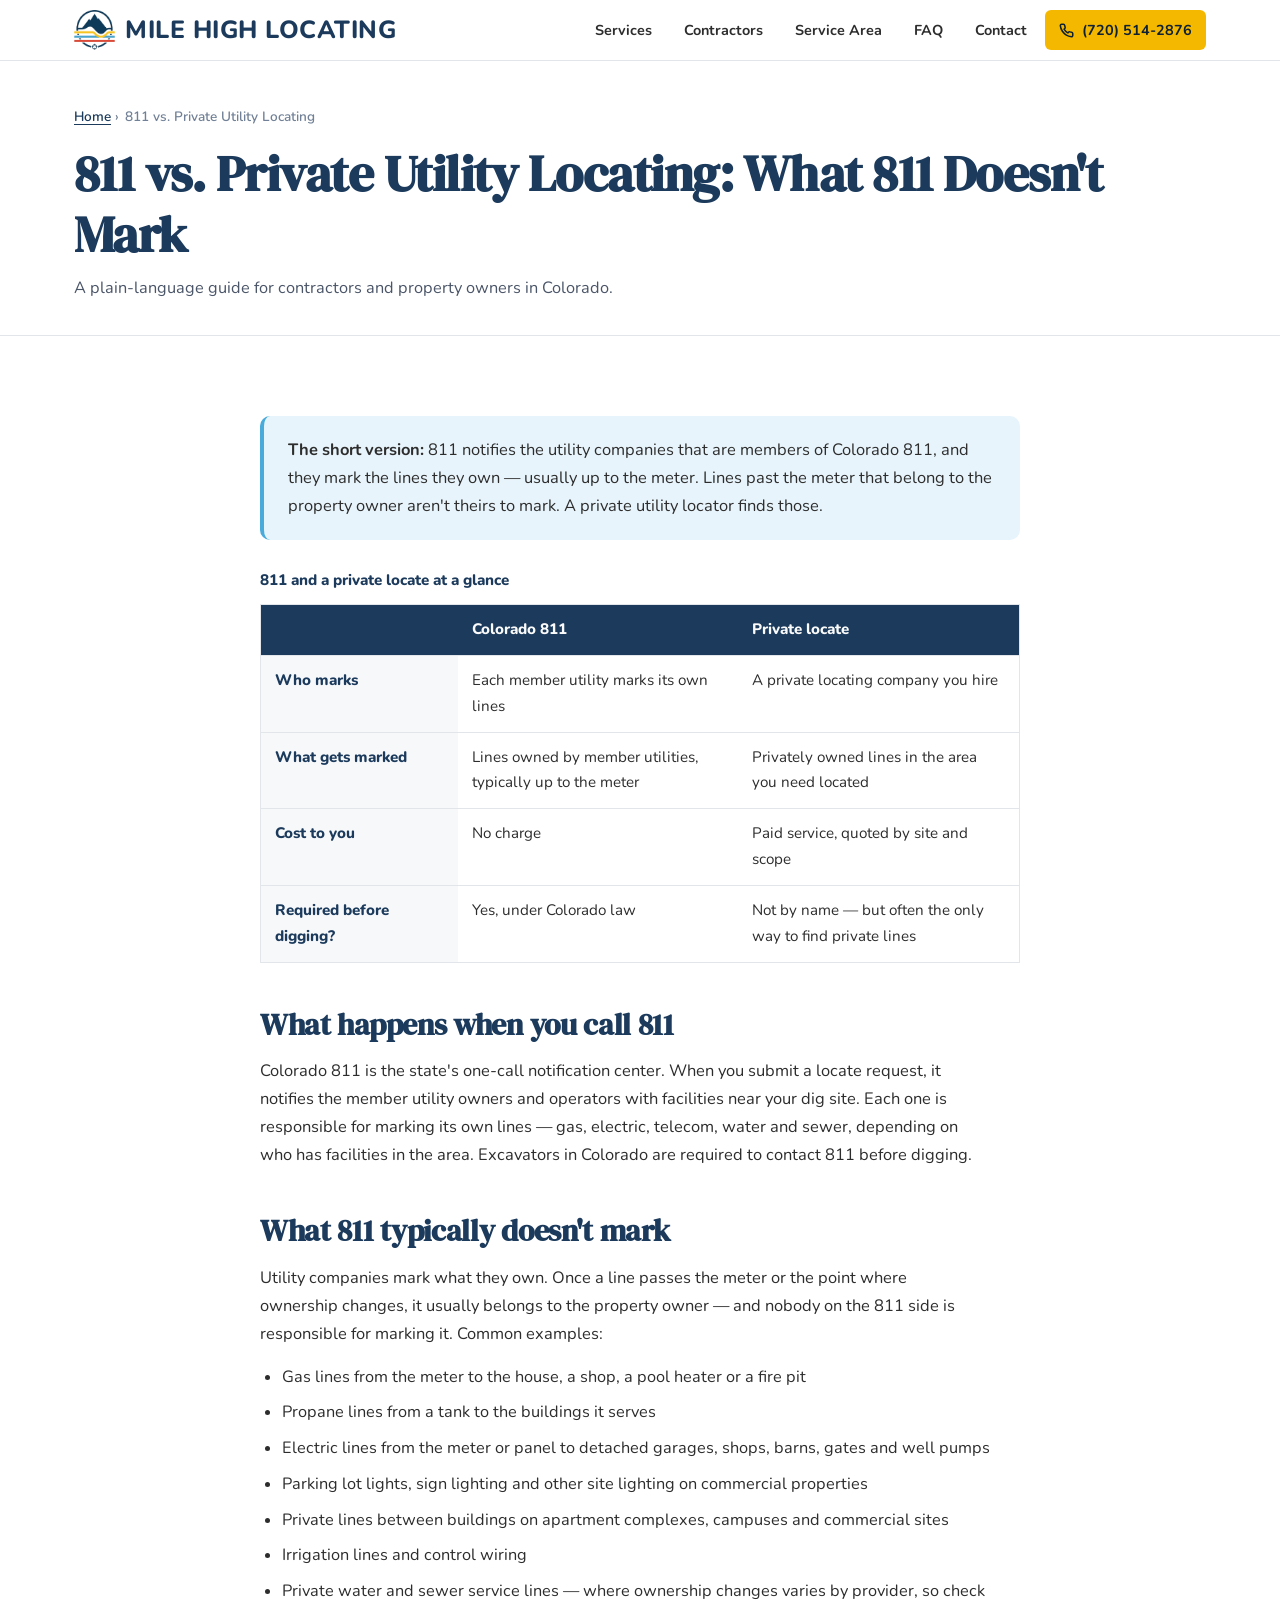
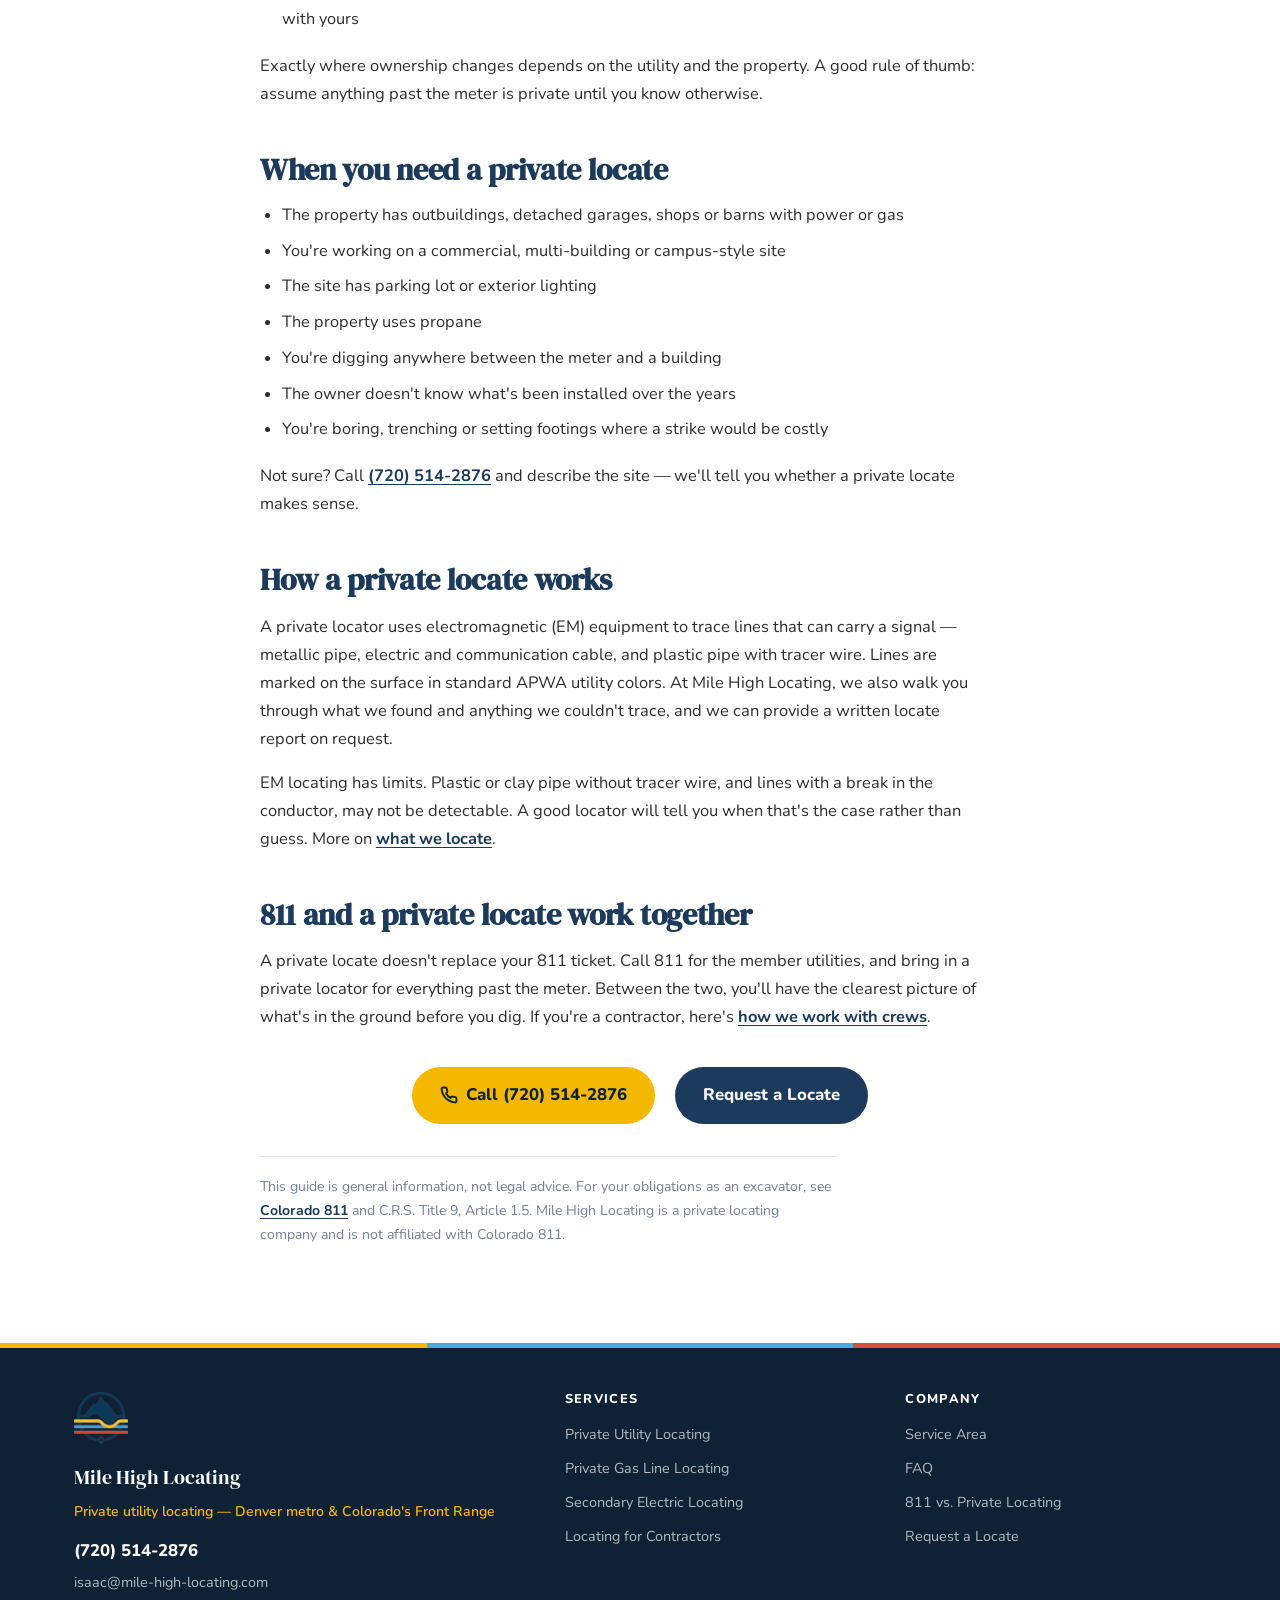
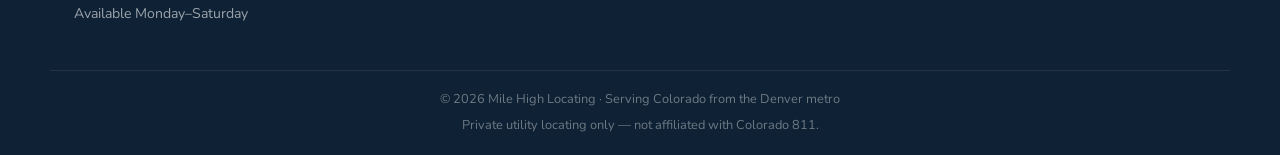
==== 811-vs-private-utility-locating.html @ 644cb0a6 "Fix lost quote-form leads; local SEO and lead-gen overhaul The quote form's JS posted to "/" (a Netl" ====
<!DOCTYPE html>
<html lang="en">
<head>
  <meta charset="UTF-8">
  <meta name="viewport" content="width=device-width, initial-scale=1.0">
  <title>811 vs. Private Utility Locating in Colorado | Mile High Locating</title>
  <meta name="description" content="What Colorado 811 marks, what it doesn&#x27;t, and when you need a private utility locator before you dig. A plain-language guide for contractors and property owners.">
  <link rel="canonical" href="https://mile-high-locating.com/811-vs-private-utility-locating.html">
  <link rel="icon" href="/favicon.ico" sizes="any">
  <link rel="icon" type="image/png" sizes="192x192" href="/favicon.png">
  <link rel="apple-touch-icon" href="/favicon.png">
  <meta name="theme-color" content="#1B3A5C">
  <!-- Open Graph / social -->
  <meta property="og:type" content="article">
  <meta property="og:site_name" content="Mile High Locating">
  <meta property="og:locale" content="en_US">
  <meta property="og:title" content="811 vs. Private Utility Locating in Colorado | Mile High Locating">
  <meta property="og:description" content="What Colorado 811 marks, what it doesn&#x27;t, and when you need a private utility locator before you dig. A plain-language guide for contractors and property owners.">
  <meta property="og:url" content="https://mile-high-locating.com/811-vs-private-utility-locating.html">
  <meta property="og:image" content="https://mile-high-locating.com/og-image.jpg">
  <meta property="og:image:width" content="1200">
  <meta property="og:image:height" content="630">
  <meta property="og:image:alt" content="Mile High Locating — underground utility locating">
  <meta name="twitter:card" content="summary_large_image">
  <meta name="twitter:title" content="811 vs. Private Utility Locating in Colorado | Mile High Locating">
  <meta name="twitter:description" content="What Colorado 811 marks, what it doesn&#x27;t, and when you need a private utility locator before you dig. A plain-language guide for contractors and property owners.">
  <meta name="twitter:image" content="https://mile-high-locating.com/og-image.jpg">
  <script>document.documentElement.classList.add('js');</script>
  <link rel="preconnect" href="https://fonts.googleapis.com">
  <link rel="preconnect" href="https://fonts.gstatic.com" crossorigin>
  <link href="https://fonts.googleapis.com/css2?family=DM+Serif+Display&family=Nunito:wght@400;600;700;800&display=swap" rel="stylesheet">
  <link rel="stylesheet" href="/styles.css">
  <!-- Structured data -->
  <script type="application/ld+json">
  {
    "@context": "https://schema.org",
    "@graph": [
      {
        "@type": "LocalBusiness",
        "@id": "https://mile-high-locating.com/#business",
        "name": "Mile High Locating",
        "url": "https://mile-high-locating.com/",
        "logo": "https://mile-high-locating.com/logo-512.png",
        "image": "https://mile-high-locating.com/og-image.jpg",
        "description": "Private utility locating for contractors, property owners and homeowners in the Denver metro and along Colorado's Front Range. Locates and marks privately owned underground utilities that 811 member utilities do not mark.",
        "telephone": "+1-720-514-2876",
        "email": "isaac@mile-high-locating.com",
        "address": {
          "@type": "PostalAddress",
          "addressRegion": "CO",
          "addressCountry": "US"
        },
        "areaServed": [
          {
            "@type": "State",
            "name": "Colorado"
          },
          {
            "@type": "City",
            "name": "Denver"
          },
          {
            "@type": "City",
            "name": "Boulder"
          },
          {
            "@type": "City",
            "name": "Fort Collins"
          },
          {
            "@type": "City",
            "name": "Colorado Springs"
          },
          {
            "@type": "City",
            "name": "Pueblo"
          }
        ],
        "hasOfferCatalog": {
          "@type": "OfferCatalog",
          "name": "Private utility locating services",
          "itemListElement": [
            {
              "@type": "Offer",
              "itemOffered": {
                "@type": "Service",
                "name": "General private line locating",
                "url": "https://mile-high-locating.com/services.html#general-locating"
              }
            },
            {
              "@type": "Offer",
              "itemOffered": {
                "@type": "Service",
                "name": "Private gas line locating",
                "url": "https://mile-high-locating.com/services.html#gas-line"
              }
            },
            {
              "@type": "Offer",
              "itemOffered": {
                "@type": "Service",
                "name": "Secondary electric locating",
                "url": "https://mile-high-locating.com/services.html#secondary-electric"
              }
            }
          ]
        }
      },
      {
        "@type": "Article",
        "headline": "811 vs. Private Utility Locating: What 811 Doesn't Mark",
        "description": "What Colorado 811 marks, what it doesn't, and when you need a private utility locator before you dig.",
        "datePublished": "2026-10-01",
        "dateModified": "2026-10-01",
        "author": {
          "@id": "https://mile-high-locating.com/#business"
        },
        "publisher": {
          "@id": "https://mile-high-locating.com/#business"
        },
        "image": "https://mile-high-locating.com/og-image.jpg",
        "mainEntityOfPage": "https://mile-high-locating.com/811-vs-private-utility-locating.html"
      },
      {
        "@type": "BreadcrumbList",
        "itemListElement": [
          {
            "@type": "ListItem",
            "position": 1,
            "name": "Home",
            "item": "https://mile-high-locating.com/"
          },
          {
            "@type": "ListItem",
            "position": 2,
            "name": "811 vs. Private Utility Locating",
            "item": "https://mile-high-locating.com/811-vs-private-utility-locating.html"
          }
        ]
      }
    ]
  }
  </script>
</head>
<body>

  <a class="skip-link" href="#main">Skip to main content</a>

  <!-- ========== HEADER ========== -->
  <header class="site-header">
    <div class="header-inner">
      <a href="/" class="header-logo" aria-label="Mile High Locating — home">
        <img src="/logo-icon.png" alt="" class="logo-icon" width="116" height="112">
        <span class="logo-text">Mile High Locating</span>
      </a>
      <a href="tel:+17205142876" class="header-call-mobile" data-cta="header-mobile"><svg viewBox="0 0 24 24" fill="none" stroke="currentColor" stroke-width="2.5" stroke-linecap="round" stroke-linejoin="round" aria-hidden="true" focusable="false"><path d="M22 16.92v3a2 2 0 0 1-2.18 2 19.79 19.79 0 0 1-8.63-3.07 19.5 19.5 0 0 1-6-6 19.79 19.79 0 0 1-3.07-8.67A2 2 0 0 1 4.11 2h3a2 2 0 0 1 2 1.72c.127.96.361 1.903.7 2.81a2 2 0 0 1-.45 2.11L8.09 9.91a16 16 0 0 0 6 6l1.27-1.27a2 2 0 0 1 2.11-.45c.907.339 1.85.573 2.81.7A2 2 0 0 1 22 16.92z"/></svg><span>(720) 514-2876</span></a>
      <button class="hamburger" type="button" aria-label="Open menu" aria-expanded="false" aria-controls="site-nav">
        <span></span><span></span><span></span>
      </button>
      <nav aria-label="Main">
        <ul class="nav-links" id="site-nav">
          <li><a href="/services.html">Services</a></li>
          <li><a href="/contractors.html">Contractors</a></li>
          <li><a href="/service-area.html">Service Area</a></li>
          <li><a href="/faq.html">FAQ</a></li>
          <li><a href="/contact.html">Contact</a></li>
          <li><a href="tel:+17205142876" class="btn-call" data-cta="header"><svg viewBox="0 0 24 24" fill="none" stroke="currentColor" stroke-width="2.5" stroke-linecap="round" stroke-linejoin="round" aria-hidden="true" focusable="false"><path d="M22 16.92v3a2 2 0 0 1-2.18 2 19.79 19.79 0 0 1-8.63-3.07 19.5 19.5 0 0 1-6-6 19.79 19.79 0 0 1-3.07-8.67A2 2 0 0 1 4.11 2h3a2 2 0 0 1 2 1.72c.127.96.361 1.903.7 2.81a2 2 0 0 1-.45 2.11L8.09 9.91a16 16 0 0 0 6 6l1.27-1.27a2 2 0 0 1 2.11-.45c.907.339 1.85.573 2.81.7A2 2 0 0 1 22 16.92z"/></svg><span>(720) 514-2876</span></a></li>
        </ul>
      </nav>
    </div>
  </header>

  <main id="main">

  <!-- ========== PAGE HEADER ========== -->
  <section class="page-header page-header--minimal" aria-labelledby="page-heading">
    <div class="container">
      <nav class="breadcrumbs" aria-label="Breadcrumb">
        <ol><li><a href="/">Home</a></li><li aria-current="page">811 vs. Private Utility Locating</li></ol>
      </nav>
      <h1 id="page-heading">811 vs. Private Utility Locating: What 811 Doesn't Mark</h1>
      <p>A plain-language guide for contractors and property owners in Colorado.</p>
    </div>
  </section>

  <section class="section">
    <article class="container">
      <div class="prose">

        <div class="answer-box">
          <p><strong>The short version:</strong> 811 notifies the utility companies that are members of Colorado 811, and they mark the lines they own — usually up to the meter. Lines past the meter that belong to the property owner aren't theirs to mark. A private utility locator finds those.</p>
        </div>

        <table class="compare-table">
          <caption>811 and a private locate at a glance</caption>
          <thead>
            <tr><th scope="col"></th><th scope="col">Colorado 811</th><th scope="col">Private locate</th></tr>
          </thead>
          <tbody>
            <tr><th scope="row">Who marks</th><td data-label="Colorado 811">Each member utility marks its own lines</td><td data-label="Private locate">A private locating company you hire</td></tr>
            <tr><th scope="row">What gets marked</th><td data-label="Colorado 811">Lines owned by member utilities, typically up to the meter</td><td data-label="Private locate">Privately owned lines in the area you need located</td></tr>
            <tr><th scope="row">Cost to you</th><td data-label="Colorado 811">No charge</td><td data-label="Private locate">Paid service, quoted by site and scope</td></tr>
            <tr><th scope="row">Required before digging?</th><td data-label="Colorado 811">Yes, under Colorado law</td><td data-label="Private locate">Not by name — but often the only way to find private lines</td></tr>
          </tbody>
        </table>

        <h2>What happens when you call 811</h2>
        <p>Colorado 811 is the state's one-call notification center. When you submit a locate request, it notifies the member utility owners and operators with facilities near your dig site. Each one is responsible for marking its own lines — gas, electric, telecom, water and sewer, depending on who has facilities in the area. Excavators in Colorado are required to contact 811 before digging.</p>

        <h2>What 811 typically doesn't mark</h2>
        <p>Utility companies mark what they own. Once a line passes the meter or the point where ownership changes, it usually belongs to the property owner — and nobody on the 811 side is responsible for marking it. Common examples:</p>
        <ul>
          <li>Gas lines from the meter to the house, a shop, a pool heater or a fire pit</li>
          <li>Propane lines from a tank to the buildings it serves</li>
          <li>Electric lines from the meter or panel to detached garages, shops, barns, gates and well pumps</li>
          <li>Parking lot lights, sign lighting and other site lighting on commercial properties</li>
          <li>Private lines between buildings on apartment complexes, campuses and commercial sites</li>
          <li>Irrigation lines and control wiring</li>
          <li>Private water and sewer service lines — where ownership changes varies by provider, so check with yours</li>
        </ul>
        <p>Exactly where ownership changes depends on the utility and the property. A good rule of thumb: assume anything past the meter is private until you know otherwise.</p>

        <h2>When you need a private locate</h2>
        <ul>
          <li>The property has outbuildings, detached garages, shops or barns with power or gas</li>
          <li>You're working on a commercial, multi-building or campus-style site</li>
          <li>The site has parking lot or exterior lighting</li>
          <li>The property uses propane</li>
          <li>You're digging anywhere between the meter and a building</li>
          <li>The owner doesn't know what's been installed over the years</li>
          <li>You're boring, trenching or setting footings where a strike would be costly</li>
        </ul>
        <p>Not sure? Call <a href="tel:+17205142876" data-cta="guide">(720) 514-2876</a> and describe the site — we'll tell you whether a private locate makes sense.</p>

        <h2>How a private locate works</h2>
        <p>A private locator uses electromagnetic (EM) equipment to trace lines that can carry a signal — metallic pipe, electric and communication cable, and plastic pipe with tracer wire. Lines are marked on the surface in standard APWA utility colors. At Mile High Locating, we also walk you through what we found and anything we couldn't trace, and we can provide a written locate report on request.</p>
        <p>EM locating has limits. Plastic or clay pipe without tracer wire, and lines with a break in the conductor, may not be detectable. A good locator will tell you when that's the case rather than guess. More on <a href="/services.html">what we locate</a>.</p>

        <h2>811 and a private locate work together</h2>
        <p>A private locate doesn't replace your 811 ticket. Call 811 for the member utilities, and bring in a private locator for everything past the meter. Between the two, you'll have the clearest picture of what's in the ground before you dig. If you're a contractor, here's <a href="/contractors.html">how we work with crews</a>.</p>

        <div class="section-cta">
          <a href="tel:+17205142876" class="btn-primary" data-cta="guide-end"><svg viewBox="0 0 24 24" fill="none" stroke="currentColor" stroke-width="2.5" stroke-linecap="round" stroke-linejoin="round" aria-hidden="true" focusable="false"><path d="M22 16.92v3a2 2 0 0 1-2.18 2 19.79 19.79 0 0 1-8.63-3.07 19.5 19.5 0 0 1-6-6 19.79 19.79 0 0 1-3.07-8.67A2 2 0 0 1 4.11 2h3a2 2 0 0 1 2 1.72c.127.96.361 1.903.7 2.81a2 2 0 0 1-.45 2.11L8.09 9.91a16 16 0 0 0 6 6l1.27-1.27a2 2 0 0 1 2.11-.45c.907.339 1.85.573 2.81.7A2 2 0 0 1 22 16.92z"/></svg>Call (720) 514-2876</a>
          <a href="/contact.html#quote-form" class="btn-secondary" data-cta="guide-end">Request a Locate</a>
        </div>

        <p class="disclaimer">This guide is general information, not legal advice. For your obligations as an excavator, see <a href="https://www.colorado811.org/" rel="noopener">Colorado 811</a> and C.R.S. Title 9, Article 1.5. Mile High Locating is a private locating company and is not affiliated with Colorado 811.</p>
      </div>
    </article>
  </section>
  </main>

  <!-- ========== FOOTER ========== -->
  <footer class="site-footer">
    <div class="footer-divider">
      <div class="utility-divider"><span></span><span></span><span></span></div>
    </div>
    <div class="footer-inner">
      <div class="footer-brand">
        <img src="/logo-icon.png" alt="" class="footer-logo-icon" width="116" height="112" loading="lazy">
        <p class="footer-name">Mile High Locating</p>
        <span class="tagline">Private utility locating — Denver metro &amp; Colorado's Front Range</span>
        <p class="footer-phone"><a href="tel:+17205142876" data-cta="footer">(720) 514-2876</a></p>
        <p class="footer-email"><a href="mailto:isaac@mile-high-locating.com" data-cta="footer">isaac@mile-high-locating.com</a></p>
        <p class="footer-hours">Available Monday–Saturday</p>
      </div>
      <div class="footer-links">
        <h2>Services</h2>
        <ul>
          <li><a href="/services.html">Private Utility Locating</a></li>
          <li><a href="/services.html#gas-line">Private Gas Line Locating</a></li>
          <li><a href="/services.html#secondary-electric">Secondary Electric Locating</a></li>
          <li><a href="/contractors.html">Locating for Contractors</a></li>
        </ul>
      </div>
      <div class="footer-links">
        <h2>Company</h2>
        <ul>
          <li><a href="/service-area.html">Service Area</a></li>
          <li><a href="/faq.html">FAQ</a></li>
          <li><a href="/811-vs-private-utility-locating.html">811 vs. Private Locating</a></li>
          <li><a href="/contact.html">Request a Locate</a></li>
        </ul>
      </div>
    </div>
    <div class="footer-bottom">
      <p>&copy; 2026 Mile High Locating &middot; Serving Colorado from the Denver metro</p>
      <p>Private utility locating only — not affiliated with Colorado 811.</p>
    </div>
  </footer>

  <!-- Mobile sticky call / quote bar -->
  <div class="mobile-cta">
    <a href="tel:+17205142876" class="mobile-cta-call" data-cta="sticky-mobile"><svg viewBox="0 0 24 24" fill="none" stroke="currentColor" stroke-width="2.5" stroke-linecap="round" stroke-linejoin="round" aria-hidden="true" focusable="false"><path d="M22 16.92v3a2 2 0 0 1-2.18 2 19.79 19.79 0 0 1-8.63-3.07 19.5 19.5 0 0 1-6-6 19.79 19.79 0 0 1-3.07-8.67A2 2 0 0 1 4.11 2h3a2 2 0 0 1 2 1.72c.127.96.361 1.903.7 2.81a2 2 0 0 1-.45 2.11L8.09 9.91a16 16 0 0 0 6 6l1.27-1.27a2 2 0 0 1 2.11-.45c.907.339 1.85.573 2.81.7A2 2 0 0 1 22 16.92z"/></svg>Call Now</a>
    <a href="/contact.html" class="mobile-cta-quote" data-cta="sticky-mobile">Request a Locate</a>
  </div>

  <script src="/script.js" defer></script>
</body>
</html>
---- styles.css ----
/* ============================================
   Mile High Locating — Global Styles
   ============================================ */

/* --- Reset & Base --- */
*, *::before, *::after {
  box-sizing: border-box;
  margin: 0;
  padding: 0;
}

:root {
  --navy: #1B3A5C;
  --navy-deep: #0f2235;
  --navy-light: #2a5280;
  --navy-faint: rgba(27, 58, 92, 0.06);
  --gold: #F5B800;
  --gold-hover: #e0a800;
  --gold-faint: #fdf6dc;
  --sky: #4AABDB;
  --sky-faint: #e8f4fb;
  --red-orange: #D94F3D;
  --red-faint: #fceae8;
  --white: #FAFAFA;
  --bg: #FFFFFF;
  --text: #2D2D2D;
  --text-light: #4a5568;
  --text-muted: #718096;
  --border: #e2e6ea;
  --border-strong: #cbd2d9;
  --shadow-sm: 0 1px 3px rgba(27, 58, 92, 0.06);
  --shadow-md: 0 4px 16px rgba(27, 58, 92, 0.08);
  --shadow-lg: 0 8px 32px rgba(27, 58, 92, 0.10);
  --shadow-xl: 0 16px 48px rgba(27, 58, 92, 0.12);
  --radius: 10px;
  --radius-lg: 14px;
  --transition: 0.25s cubic-bezier(0.25, 0, 0.2, 1);
  --ease-out-expo: cubic-bezier(0.16, 1, 0.3, 1);
}

html {
  scroll-behavior: smooth;
  -webkit-text-size-adjust: 100%;
}

body {
  font-family: 'Nunito', sans-serif;
  color: var(--text);
  background: var(--bg);
  line-height: 1.7;
  font-size: 16px;
  -webkit-font-smoothing: antialiased;
  -moz-osx-font-smoothing: grayscale;
  overflow-x: hidden;
}

img {
  max-width: 100%;
  height: auto;
  display: block;
}

a {
  color: var(--navy);
  text-decoration: none;
  transition: color var(--transition);
}

a:hover { color: var(--sky); }

/* --- Focus styles (accessibility) --- */
:focus-visible {
  outline: 2px solid var(--sky);
  outline-offset: 2px;
  border-radius: 4px;
}

a:focus-visible,
button:focus-visible {
  outline: 2px solid var(--sky);
  outline-offset: 2px;
}

/* --- Typography --- */
h1, h2, h3, h4 {
  font-family: 'DM Serif Display', serif;
  color: var(--navy);
  line-height: 1.2;
  letter-spacing: -0.01em;
}

h1 { font-size: clamp(2rem, 5vw, 3.2rem); }
h2 { font-size: clamp(1.6rem, 3.5vw, 2.4rem); }
h3 { font-size: clamp(1.2rem, 2.5vw, 1.5rem); }

p { max-width: 72ch; }

/* Screen-reader only utility */
.sr-only {
  position: absolute;
  width: 1px;
  height: 1px;
  padding: 0;
  margin: -1px;
  overflow: hidden;
  clip: rect(0, 0, 0, 0);
  white-space: nowrap;
  border: 0;
}

.container {
  width: 100%;
  max-width: 1180px;
  margin: 0 auto;
  padding: 0 24px;
}

/* --- SVG Icon System --- */
.icon {
  display: inline-flex;
  align-items: center;
  justify-content: center;
  flex-shrink: 0;
}

.icon svg {
  width: 100%;
  height: 100%;
}

.icon--lg {
  width: 48px;
  height: 48px;
  border-radius: 12px;
  padding: 10px;
}

.icon--gold { background: var(--gold-faint); color: #b8860b; }
.icon--sky { background: var(--sky-faint); color: #2980b9; }
.icon--red { background: var(--red-faint); color: #c0392b; }
.icon--navy { background: var(--navy-faint); color: var(--navy); }

/* --- Utility Divider (3 colored lines) --- */
.utility-divider {
  display: flex;
  gap: 0;
  height: 4px;
  width: 100%;
  border-radius: 2px;
  overflow: hidden;
}

.utility-divider span {
  flex: 1;
  display: block;
}

.utility-divider span:nth-child(1) { background: var(--gold); }
.utility-divider span:nth-child(2) { background: var(--sky); }
.utility-divider span:nth-child(3) { background: var(--red-orange); }

.utility-divider--short { max-width: 200px; }
.utility-divider--center { margin-left: auto; margin-right: auto; }

/* =========================================
   HEADER / NAV
   ========================================= */
.site-header {
  position: sticky;
  top: 0;
  z-index: 1000;
  background: var(--bg);
  border-bottom: 1px solid var(--border);
  transition: box-shadow var(--transition);
}

.site-header.scrolled {
  box-shadow: var(--shadow-md);
}

.header-inner {
  display: flex;
  align-items: center;
  justify-content: space-between;
  padding: 10px 24px;
  max-width: 1180px;
  margin: 0 auto;
}

.header-logo {
  display: flex;
  align-items: center;
  gap: 10px;
  text-decoration: none;
  flex-shrink: 0;
  margin-right: 24px;
}

.header-logo .logo-icon {
  height: 40px;
  width: auto;
  display: block;
}

.logo-text {
  font-family: 'Nunito', sans-serif;
  font-size: 1.55rem;
  font-weight: 800;
  color: var(--navy);
  white-space: nowrap;
  line-height: 1.15;
  letter-spacing: 0.02em;
  text-transform: uppercase;
}

.header-logo:hover .logo-text {
  color: var(--navy);
}

@media (max-width: 580px) {
  .logo-text { display: none; }
}

.footer-logo-icon {
  height: 52px;
  width: auto;
  margin-bottom: 16px;
}

.nav-links {
  display: flex;
  align-items: center;
  gap: 4px;
  list-style: none;
}

.nav-links a {
  padding: 8px 14px;
  border-radius: 6px;
  font-weight: 700;
  font-size: 0.9rem;
  color: var(--text);
  transition: background var(--transition), color var(--transition);
  white-space: nowrap;
}

.nav-links a:hover,
.nav-links a.active {
  background: var(--navy-faint);
  color: var(--navy);
}

.nav-links a.active {
  background: rgba(27, 58, 92, 0.10);
  box-shadow: inset 0 -2px 0 var(--navy);
}

.btn-call {
  display: inline-flex;
  align-items: center;
  gap: 8px;
  background: var(--gold);
  color: var(--navy-deep) !important;
  font-weight: 800;
  font-size: 0.9rem;
  padding: 10px 20px;
  border-radius: 50px;
  border: none;
  cursor: pointer;
  transition: background var(--transition), transform var(--transition), box-shadow var(--transition);
  text-decoration: none;
  white-space: nowrap;
}

.btn-call:hover {
  background: var(--gold-hover);
  transform: translateY(-1px);
  box-shadow: 0 4px 12px rgba(245, 184, 0, 0.3);
  color: var(--navy-deep) !important;
}

.btn-call svg {
  width: 15px;
  height: 15px;
  flex-shrink: 0;
}

/* Mobile Nav */
.hamburger {
  display: none;
  background: none;
  border: none;
  cursor: pointer;
  padding: 8px;
  flex-direction: column;
  gap: 5px;
}

.hamburger span {
  display: block;
  width: 24px;
  height: 2.5px;
  background: var(--navy);
  border-radius: 2px;
  transition: transform var(--transition), opacity var(--transition);
}

.hamburger.open span:nth-child(1) { transform: translateY(7.5px) rotate(45deg); }
.hamburger.open span:nth-child(2) { opacity: 0; }
.hamburger.open span:nth-child(3) { transform: translateY(-7.5px) rotate(-45deg); }

@media (max-width: 860px) {
  .hamburger {
    display: flex;
    margin-left: auto; /* push to right edge of header */
  }

  /* Nav wrapper has no natural size (nav-links is position:fixed),
     so just ensure it doesn't affect flex layout */
  .site-header nav {
    position: absolute;
    width: 0;
    height: 0;
    overflow: visible;
  }

  .nav-links {
    position: fixed;
    top: 62px; /* below the sticky header */
    left: 0;
    right: 0;
    background: var(--bg);
    flex-direction: column;
    padding: 12px 20px 24px;
    gap: 6px;
    border-bottom: 1px solid var(--border);
    box-shadow: var(--shadow-lg);
    transform: translateY(-110%);
    opacity: 0;
    transition: transform 0.35s var(--ease-out-expo), opacity 0.25s ease;
    pointer-events: none;
    z-index: 999;
  }

  .nav-links.open {
    transform: translateY(0);
    opacity: 1;
    pointer-events: all;
  }

  .nav-links li {
    width: 100%;
  }

  .nav-links a {
    padding: 14px 16px;
    font-size: 1.05rem;
    width: 100%;
    display: block;
  }

  .nav-links .btn-call {
    display: flex;
    margin-top: 10px;
    justify-content: center;
    padding: 14px 20px;
  }
}

/* =========================================
   BUTTONS
   ========================================= */
.btn-primary {
  display: inline-flex;
  align-items: center;
  gap: 8px;
  background: var(--gold);
  color: var(--navy-deep);
  font-weight: 800;
  font-size: 1.05rem;
  padding: 14px 28px;
  border-radius: 50px;
  border: none;
  cursor: pointer;
  transition: background var(--transition), transform var(--transition), box-shadow var(--transition);
  text-decoration: none;
}

.btn-primary:hover {
  background: var(--gold-hover);
  transform: translateY(-2px);
  box-shadow: 0 6px 20px rgba(245, 184, 0, 0.3);
  color: var(--navy-deep);
}

.btn-outline {
  display: inline-flex;
  align-items: center;
  gap: 8px;
  background: transparent;
  color: var(--white);
  font-weight: 700;
  font-size: 1.05rem;
  padding: 14px 28px;
  border-radius: 50px;
  border: 2px solid rgba(250, 250, 250, 0.4);
  cursor: pointer;
  transition: all var(--transition);
  text-decoration: none;
}

.btn-outline:hover {
  background: rgba(250, 250, 250, 0.1);
  border-color: var(--white);
  color: var(--white);
  transform: translateY(-2px);
}

/* =========================================
   HERO SECTION
   ========================================= */
.hero {
  position: relative;
  min-height: 540px;
  display: flex;
  align-items: center;
  overflow: hidden;
  background: var(--navy-deep);
}

.hero-bg {
  position: absolute;
  inset: -10%;
  /* Heavily dimmed below, so a small, low-quality WebP is visually identical */
  background-image: url('https://images.unsplash.com/photo-1504307651254-35680f356dfd?w=640&q=35&fm=webp&fit=crop');
  background-size: cover;
  background-position: center 40%;
  background-repeat: no-repeat;
  filter: brightness(0.3) saturate(0.6);
  will-change: transform;
}

@media (min-width: 801px) {
  .hero-bg {
    background-image: url('https://images.unsplash.com/photo-1504307651254-35680f356dfd?w=1280&q=35&fm=webp&fit=crop');
  }
}

.hero-overlay {
  position: absolute;
  inset: 0;
  background: linear-gradient(
    160deg,
    rgba(15, 34, 53, 0.92) 0%,
    rgba(27, 58, 92, 0.78) 50%,
    rgba(15, 34, 53, 0.88) 100%
  );
}

.hero-content {
  position: relative;
  z-index: 2;
  padding: 80px 24px;
  max-width: 1180px;
  margin: 0 auto;
  width: 100%;
}

.hero h1 {
  color: var(--white);
  font-size: clamp(2.1rem, 5vw, 3.4rem);
  margin-bottom: 18px;
  max-width: 760px;
  line-height: 1.1;
}

.hero .hero-eyebrow {
  color: var(--gold);
  font-weight: 800;
  font-size: 0.9rem;
  letter-spacing: 0.08em;
  text-transform: uppercase;
  margin-bottom: 12px;
}

.hero .hero-lead {
  color: rgba(250, 250, 250, 0.85);
  font-size: clamp(1.02rem, 2vw, 1.18rem);
  max-width: 620px;
  margin-bottom: 28px;
  line-height: 1.7;
}

.hero-buttons {
  display: flex;
  gap: 14px;
  flex-wrap: wrap;
}

.hero-trust {
  list-style: none;
  display: flex;
  flex-wrap: wrap;
  gap: 10px 28px;
  margin-top: 28px;
  padding-top: 22px;
  border-top: 1px solid rgba(250, 250, 250, 0.14);
  max-width: 820px;
}

.hero-trust li {
  color: rgba(250, 250, 250, 0.88);
  font-weight: 700;
  font-size: 0.92rem;
  padding-left: 24px;
  position: relative;
}

.hero-trust li::before {
  content: '';
  position: absolute;
  left: 0;
  top: 5px;
  width: 14px;
  height: 8px;
  border-left: 2.5px solid var(--gold);
  border-bottom: 2.5px solid var(--gold);
  transform: rotate(-45deg);
}

@media (max-width: 600px) {
  .hero-buttons a { width: 100%; justify-content: center; }
  .hero-trust { flex-direction: column; gap: 8px; }
}

/* =========================================
   SECTIONS
   ========================================= */
.section {
  padding: clamp(48px, 8vw, 80px) 0;
}

.section--sm {
  padding: clamp(32px, 5vw, 48px) 0;
}

.section--gray { background: #f7f8fa; }
.section--navy { background: var(--navy); }
.section--navy-deep { background: var(--navy-deep); }

.section-header {
  text-align: center;
  margin-bottom: 48px;
}

.section-header h2 { margin-bottom: 10px; }

.section-header p {
  color: var(--text-light);
  font-size: 1.05rem;
  margin: 0 auto;
}

.section-header--left {
  text-align: left;
}

.section-header--left p {
  margin: 0;
}

/* =========================================
   HOME — "Why Private Locates Matter" (Bento)
   ========================================= */
.bento-grid {
  display: grid;
  grid-template-columns: 1fr 1fr;
  grid-template-rows: auto auto;
  gap: 20px;
}

.bento-card {
  background: var(--bg);
  border: 1px solid var(--border);
  border-radius: var(--radius-lg);
  padding: 32px 28px;
  transition: box-shadow var(--transition);
}

.bento-card:hover {
  box-shadow: var(--shadow-md);
}

.bento-card--featured {
  grid-column: 1 / -1;
  display: grid;
  grid-template-columns: auto 1fr;
  gap: 24px;
  align-items: center;
  padding: 36px 32px;
  background: var(--navy);
  border-color: var(--navy);
}

.bento-card--featured h3 {
  color: var(--white);
  font-size: clamp(1.3rem, 2.5vw, 1.7rem);
  margin-bottom: 8px;
}

.bento-card--featured p {
  color: rgba(250, 250, 250, 0.75);
  font-size: 0.95rem;
  line-height: 1.7;
}

.bento-card--featured .icon--lg {
  width: 56px;
  height: 56px;
  background: rgba(245, 184, 0, 0.15);
  color: var(--gold);
}

.bento-card:not(.bento-card--featured) {
  display: flex;
  gap: 20px;
  align-items: flex-start;
}

.bento-card .bento-text h3 {
  margin-bottom: 8px;
}

.bento-card .bento-text p {
  color: var(--text-light);
  font-size: 0.93rem;
  line-height: 1.7;
}

@media (max-width: 640px) {
  .bento-grid {
    grid-template-columns: 1fr;
  }
  .bento-card--featured {
    grid-template-columns: 1fr;
    text-align: center;
  }
  .bento-card--featured .icon--lg {
    margin: 0 auto;
  }
  .bento-card:not(.bento-card--featured) {
    flex-direction: column;
  }
}

/* =========================================
   HOME — Services Snapshot (color-coded)
   ========================================= */
.services-snapshot {
  display: grid;
  grid-template-columns: 1.2fr 1fr 1fr;
  gap: 20px;
}

.snap-card {
  background: var(--bg);
  border: 1px solid var(--border);
  border-radius: var(--radius-lg);
  padding: 28px 24px;
  position: relative;
  overflow: hidden;
  transition: box-shadow var(--transition), transform var(--transition);
}

.snap-card:hover {
  box-shadow: var(--shadow-md);
  transform: translateY(-2px);
}

.snap-card::before {
  content: '';
  position: absolute;
  top: 0;
  left: 0;
  right: 0;
  height: 4px;
}

.snap-card--gold::before { background: var(--gold); }
.snap-card--red::before { background: var(--red-orange); }
.snap-card--sky::before { background: var(--sky); }

.snap-card--gold:hover { border-color: var(--gold); }
.snap-card--red:hover { border-color: var(--red-orange); }
.snap-card--sky:hover { border-color: var(--sky); }

.snap-card .icon--lg { margin-bottom: 16px; }

.snap-card h3 {
  margin-bottom: 10px;
  font-size: 1.2rem;
}

/* Make first card taller / featured */
.snap-card:first-child {
  grid-row: 1 / 3;
  display: flex;
  flex-direction: column;
}

.snap-card:first-child p {
  flex: 1;
}

.snap-card p {
  color: var(--text-light);
  font-size: 0.93rem;
  line-height: 1.7;
  margin-bottom: 16px;
}

.snap-card .card-link {
  display: inline-flex;
  align-items: center;
  gap: 6px;
  font-weight: 700;
  font-size: 0.9rem;
  margin-top: auto;
  transition: gap var(--transition), color var(--transition);
}

.snap-card--gold .card-link { color: #9a7100; }
.snap-card--red .card-link { color: #a33b2d; }
.snap-card--sky .card-link { color: #2980b9; }

.snap-card .card-link:hover { gap: 10px; }

@media (max-width: 800px) {
  .services-snapshot {
    grid-template-columns: 1fr;
  }
  .snap-card:first-child {
    grid-row: auto;
  }
}

/* =========================================
   HOME — Who We Serve
   ========================================= */
.audience-grid {
  display: grid;
  grid-template-columns: 1fr 1fr;
  gap: 24px;
}

.audience-card {
  padding: 32px;
  background: var(--bg);
  border: 1px solid var(--border);
  border-radius: var(--radius-lg);
  border-left: 4px solid var(--border);
  transition: border-color var(--transition), box-shadow var(--transition);
}

.audience-card--contractor { border-left-color: var(--navy); }
.audience-card--homeowner { border-left-color: var(--gold); }

.audience-card:hover {
  box-shadow: var(--shadow-sm);
}

.audience-card .icon--lg {
  margin-bottom: 14px;
}

.audience-card h3 { margin-bottom: 10px; }

.audience-card p {
  color: var(--text-light);
  line-height: 1.7;
  font-size: 0.95rem;
}

.audience-projects {
  list-style: none;
  display: grid;
  grid-template-columns: 1fr 1fr;
  gap: 6px 16px;
  margin-top: 16px;
  padding-top: 16px;
  border-top: 1px solid var(--border);
}

.audience-projects li {
  font-size: 0.88rem;
  color: var(--text-muted);
  font-weight: 600;
  padding-left: 16px;
  position: relative;
}

.audience-projects li::before {
  content: '';
  position: absolute;
  left: 0;
  top: 8px;
  width: 6px;
  height: 6px;
  border-radius: 50%;
  background: var(--border-strong);
}

.audience-card--contractor .audience-projects li::before { background: var(--navy-light); }
.audience-card--homeowner .audience-projects li::before { background: var(--gold); }

@media (max-width: 700px) {
  .audience-grid { grid-template-columns: 1fr; }
  .audience-projects { grid-template-columns: 1fr; }
}

/* =========================================
   HOME — Trust Bar
   ========================================= */
.trust-section {
  background: var(--navy);
  padding: clamp(36px, 5vw, 52px) 0;
}

.trust-inner {
  max-width: 800px;
  margin: 0 auto;
  text-align: center;
  padding: 0 24px;
}

.trust-inner .utility-divider {
  max-width: 120px;
  margin: 0 auto 24px;
}

.trust-inner p {
  color: rgba(250, 250, 250, 0.8);
  font-size: 1.02rem;
  line-height: 1.8;
  margin: 0 auto;
}

.trust-inner strong {
  color: var(--gold);
  font-weight: 700;
}

/* =========================================
   CTA BANNER
   ========================================= */
.cta-banner {
  background: var(--navy-deep);
  padding: clamp(40px, 6vw, 56px) 24px;
  text-align: center;
  position: relative;
  overflow: hidden;
}

.cta-banner::before {
  content: '';
  position: absolute;
  top: 0;
  left: 0;
  right: 0;
  height: 4px;
  background: linear-gradient(90deg, var(--gold), var(--sky), var(--red-orange));
}

.cta-banner h2 {
  color: var(--white);
  margin-bottom: 8px;
  font-size: clamp(1.4rem, 3vw, 2rem);
}

.cta-banner .cta-sub {
  color: rgba(250, 250, 250, 0.72);
  font-size: 0.95rem;
  margin: 0 auto 20px;
}

.cta-banner .phone-large {
  font-family: 'DM Serif Display', serif;
  font-size: clamp(1.8rem, 4vw, 2.8rem);
  color: var(--gold);
  display: block;
  margin-bottom: 20px;
}

.cta-banner .phone-large a {
  color: var(--gold);
  text-decoration: none;
  transition: color var(--transition);
}

.cta-banner .phone-large a:hover {
  color: var(--white);
}

/* =========================================
   SERVICES PAGE
   ========================================= */
.service-detail {
  display: grid;
  grid-template-columns: 1fr;
  gap: 32px;
}

.service-block {
  background: var(--bg);
  border: 1px solid var(--border);
  border-radius: var(--radius-lg);
  padding: 36px 32px;
  position: relative;
  overflow: hidden;
  display: grid;
  grid-template-columns: auto 1fr;
  gap: 24px;
  scroll-margin-top: 100px;
}

.service-block-content {
  min-width: 0;
}

.service-block-accent {
  width: 4px;
  border-radius: 4px;
  align-self: stretch;
}

.service-block:nth-child(1) .service-block-accent { background: var(--gold); }
.service-block:nth-child(2) .service-block-accent { background: var(--red-orange); }
.service-block:nth-child(3) .service-block-accent { background: var(--sky); }

.service-block .icon--lg { margin-bottom: 8px; }

.service-block h3 {
  font-size: 1.4rem;
  margin-bottom: 10px;
}

.service-block-content > p {
  color: var(--text-light);
  margin-bottom: 20px;
  line-height: 1.8;
}

.service-block h4 {
  font-family: 'Nunito', sans-serif;
  font-size: 0.82rem;
  font-weight: 800;
  text-transform: uppercase;
  letter-spacing: 0.1em;
  color: var(--text-muted);
  margin-bottom: 12px;
}

.service-block ul {
  list-style: none;
  display: grid;
  grid-template-columns: 1fr 1fr;
  gap: 8px 24px;
}

.service-block li {
  padding-left: 20px;
  position: relative;
  color: var(--text-light);
  font-size: 0.93rem;
}

.service-block:nth-child(1) li::before { background: var(--gold); }
.service-block:nth-child(2) li::before { background: var(--red-orange); }
.service-block:nth-child(3) li::before { background: var(--sky); }

.service-block li::before {
  content: '';
  position: absolute;
  left: 0;
  top: 10px;
  width: 7px;
  height: 7px;
  border-radius: 50%;
}

@media (max-width: 600px) {
  .service-block {
    grid-template-columns: 1fr;
    padding: 28px 20px;
  }
  .service-block-accent {
    width: 100%;
    height: 4px;
    align-self: auto;
  }
  .service-block ul { grid-template-columns: 1fr; }
}

.note-box {
  background: var(--gold-faint);
  border: 1px solid #eedfa0;
  border-radius: var(--radius);
  padding: 24px 28px;
  margin-top: 32px;
  text-align: center;
  color: var(--text);
  font-size: 0.98rem;
  line-height: 1.7;
}

.note-box a { font-weight: 700; color: var(--navy); }

/* =========================================
   SERVICE AREA PAGE
   ========================================= */
.area-grid {
  display: grid;
  grid-template-columns: repeat(auto-fill, minmax(200px, 1fr));
  gap: 12px;
  margin: 28px 0;
}

.area-tag {
  background: var(--bg);
  border: 1px solid var(--border);
  border-radius: 8px;
  padding: 12px 16px;
  font-weight: 700;
  font-size: 0.9rem;
  color: var(--navy);
  text-align: center;
  transition: background var(--transition), border-color var(--transition);
}

.area-tag:hover {
  background: var(--navy-faint);
  border-color: var(--navy);
}

.map-embed {
  border-radius: var(--radius-lg);
  overflow: hidden;
  margin: 28px 0;
  border: 1px solid var(--border);
  box-shadow: var(--shadow-sm);
}

.map-embed iframe {
  width: 100%;
  height: 380px;
  border: 0;
}

.area-secondary {
  display: grid;
  grid-template-columns: 1fr 1fr;
  gap: 20px;
}

@media (max-width: 600px) {
  .area-secondary { grid-template-columns: 1fr; }
}

.area-secondary-card {
  background: var(--bg);
  border: 1px solid var(--border);
  border-radius: var(--radius);
  padding: 28px 24px;
}

.area-secondary-card h3 { font-size: 1.15rem; margin-bottom: 8px; }
.area-secondary-card p { color: var(--text-light); font-size: 0.93rem; }

/* =========================================
   FAQ PAGE
   ========================================= */
.faq-group { margin-bottom: 36px; }

.faq-group-header {
  display: flex;
  align-items: center;
  gap: 12px;
  margin-bottom: 20px;
  padding-bottom: 12px;
  border-bottom: 2px solid var(--border);
}

.faq-group-header h3 {
  font-size: 1.25rem;
  margin: 0;
}

.faq-item {
  border: 1px solid var(--border);
  border-radius: var(--radius);
  margin-bottom: 10px;
  overflow: hidden;
  transition: border-color var(--transition), box-shadow var(--transition);
}

.faq-item.open {
  border-color: var(--navy);
  box-shadow: var(--shadow-sm);
}

.faq-question {
  display: flex;
  align-items: center;
  justify-content: space-between;
  gap: 16px;
  width: 100%;
  padding: 18px 22px;
  background: none;
  border: none;
  cursor: pointer;
  font-family: 'Nunito', sans-serif;
  font-size: 0.98rem;
  font-weight: 700;
  color: var(--text);
  text-align: left;
  line-height: 1.5;
  transition: color var(--transition);
  min-height: 44px; /* touch target */
}

.faq-question:hover { color: var(--navy); }

.faq-chevron {
  flex-shrink: 0;
  width: 18px;
  height: 18px;
  transition: transform 0.3s var(--ease-out-expo);
  color: var(--text-muted);
}

.faq-item.open .faq-chevron {
  transform: rotate(180deg);
  color: var(--navy);
}

.faq-answer-wrapper {
  display: grid;
  grid-template-rows: 0fr;
  transition: grid-template-rows 0.35s var(--ease-out-expo);
}

.faq-item.open .faq-answer-wrapper {
  grid-template-rows: 1fr;
}

.faq-answer { overflow: hidden; }

.faq-answer p {
  padding: 0 22px 18px;
  color: var(--text-light);
  line-height: 1.8;
  font-size: 0.95rem;
}

/* =========================================
   CONTACT PAGE
   ========================================= */
.contact-grid {
  display: grid;
  grid-template-columns: 1fr 1.2fr;
  gap: 48px;
  align-items: start;
}

@media (max-width: 768px) {
  .contact-grid { grid-template-columns: 1fr; }
}

.contact-info h2 { margin-bottom: 20px; }

.contact-phone {
  font-family: 'DM Serif Display', serif;
  font-size: clamp(1.6rem, 3.5vw, 2.2rem);
  color: var(--navy);
  margin: 12px 0;
  display: block;
}

.contact-phone a {
  color: var(--navy);
  text-decoration: none;
  transition: color var(--transition);
}

.contact-phone a:hover { color: var(--sky); }

.contact-email {
  font-size: 1rem;
  color: var(--text-light);
  margin: 6px 0 16px;
  display: block;
}
.contact-email a { color: var(--text-light); text-decoration: none; transition: color var(--transition); }
.contact-email a:hover { color: var(--sky); }

.contact-info p {
  color: var(--text-light);
  margin-bottom: 14px;
  line-height: 1.7;
}

.contact-trust {
  margin-top: 20px;
  padding-top: 20px;
  border-top: 1px solid var(--border);
  color: var(--text-muted);
  font-size: 0.88rem;
}

/* Quote Form */
.quote-form {
  background: #f7f8fa;
  border: 1px solid var(--border);
  border-radius: var(--radius-lg);
  padding: 32px 28px;
}

.quote-form h2 {
  margin-bottom: 20px;
  font-size: 1.5rem;
}

.form-group { margin-bottom: 16px; }

.form-group label {
  display: block;
  font-weight: 700;
  font-size: 0.88rem;
  color: var(--text);
  margin-bottom: 5px;
}

.form-group label .required { color: var(--red-orange); }

.form-group input,
.form-group select,
.form-group textarea {
  width: 100%;
  padding: 11px 14px;
  border: 1px solid var(--border);
  border-radius: 8px;
  font-family: 'Nunito', sans-serif;
  font-size: 0.95rem;
  color: var(--text);
  background: var(--bg);
  transition: border-color var(--transition), box-shadow var(--transition);
  outline: none;
  min-height: 44px; /* touch target */
}

.form-group input:focus,
.form-group select:focus,
.form-group textarea:focus {
  border-color: var(--navy);
  box-shadow: 0 0 0 3px rgba(27, 58, 92, 0.14);
}

.form-group textarea {
  min-height: 100px;
  resize: vertical;
}

.form-group select {
  appearance: none;
  background-image: url("data:image/svg+xml,%3Csvg xmlns='http://www.w3.org/2000/svg' width='16' height='16' fill='%232D2D2D' viewBox='0 0 16 16'%3E%3Cpath d='M4.5 6l3.5 4 3.5-4z'/%3E%3C/svg%3E");
  background-repeat: no-repeat;
  background-position: right 14px center;
  padding-right: 40px;
}

.btn-submit {
  display: inline-flex;
  align-items: center;
  gap: 8px;
  background: var(--navy);
  color: var(--white);
  font-family: 'Nunito', sans-serif;
  font-weight: 800;
  font-size: 1rem;
  padding: 14px 32px;
  border-radius: 50px;
  border: none;
  cursor: pointer;
  transition: background var(--transition), transform var(--transition), box-shadow var(--transition);
  width: 100%;
  justify-content: center;
  min-height: 48px;
}

.btn-submit:hover {
  background: var(--navy-light);
  transform: translateY(-2px);
  box-shadow: 0 6px 20px rgba(27, 58, 92, 0.2);
}

.form-note {
  text-align: center;
  margin-top: 12px;
  color: var(--text-muted);
  font-size: 0.82rem;
}

/* Form success state */
.form-success {
  text-align: center;
  padding: 40px 20px;
}

.form-success-icon {
  display: inline-flex;
  align-items: center;
  justify-content: center;
  width: 56px;
  height: 56px;
  border-radius: 50%;
  background: #e6f9ee;
  color: #22865a;
  margin-bottom: 16px;
}

.form-success-icon svg {
  width: 28px;
  height: 28px;
}

.form-success h3 {
  color: #22865a;
  margin-bottom: 10px;
}

.form-success p {
  color: var(--text-light);
  font-size: 0.95rem;
  line-height: 1.7;
  margin: 0 auto;
}

.form-success a {
  font-weight: 700;
  color: var(--navy);
}

/* =========================================
   PAGE HEADERS (varied per page)
   ========================================= */
.page-header {
  background: var(--navy);
  padding: clamp(32px, 5vw, 52px) 24px;
  position: relative;
  overflow: hidden;
}

.page-header h1 {
  color: var(--white);
  margin-bottom: 10px;
}

.page-header p {
  color: rgba(250, 250, 250, 0.7);
  font-size: 1.02rem;
  max-width: 600px;
}

/* Centered variant */
.page-header--centered {
  text-align: center;
}

.page-header--centered p {
  margin: 0 auto;
}

/* Minimal variant (no heavy banner) */
.page-header--minimal {
  background: var(--bg);
  padding: clamp(28px, 4vw, 44px) 24px clamp(20px, 3vw, 32px);
  border-bottom: 1px solid var(--border);
}

.page-header--minimal h1 {
  color: var(--navy);
}

.page-header--minimal p {
  color: var(--text-light);
}

/* With accent bar */
.page-header::after {
  content: '';
  position: absolute;
  bottom: 0;
  left: 0;
  right: 0;
  height: 4px;
  background: linear-gradient(90deg, var(--gold), var(--sky), var(--red-orange));
}

.page-header--minimal::after {
  display: none;
}

/* =========================================
   FOOTER
   ========================================= */
.site-footer {
  background: var(--navy-deep);
  color: rgba(250, 250, 250, 0.75);
  padding-top: 0;
}

.footer-divider { margin-bottom: 44px; }

.footer-divider .utility-divider {
  height: 5px;
  border-radius: 0;
}

.footer-inner {
  max-width: 1180px;
  margin: 0 auto;
  padding: 0 24px 44px;
  display: grid;
  grid-template-columns: 1.5fr 1fr 1fr;
  gap: 40px;
}

@media (max-width: 700px) {
  .footer-inner {
    grid-template-columns: 1fr;
    gap: 28px;
  }
}

.footer-brand h3 {
  font-size: 1.25rem;
  color: var(--white);
  margin-bottom: 6px;
}

.footer-brand .tagline {
  color: var(--gold);
  font-weight: 600;
  font-size: 0.88rem;
  margin-bottom: 14px;
  display: block;
}

.footer-brand .footer-phone {
  font-size: 1.05rem;
  font-weight: 800;
  color: var(--white);
}

.footer-brand .footer-phone a { color: var(--white); text-decoration: none; }
.footer-brand .footer-phone a:hover { color: var(--gold); }

.footer-brand .footer-email {
  font-size: 0.9rem;
  color: rgba(250, 250, 250, 0.7);
  margin-top: 4px;
}
.footer-brand .footer-email a { color: rgba(250, 250, 250, 0.7); text-decoration: none; }
.footer-brand .footer-email a:hover { color: var(--gold); }

.footer-links h4 {
  color: var(--white);
  font-family: 'Nunito', sans-serif;
  font-size: 0.8rem;
  font-weight: 800;
  text-transform: uppercase;
  letter-spacing: 0.1em;
  margin-bottom: 14px;
}

.footer-links ul { list-style: none; }
.footer-links li { margin-bottom: 7px; }

.footer-links a {
  color: rgba(250, 250, 250, 0.7);
  font-size: 0.9rem;
  transition: color var(--transition);
}

.footer-links a:hover { color: var(--gold); }

.footer-bottom {
  border-top: 1px solid rgba(250, 250, 250, 0.08);
  padding: 18px 24px;
  text-align: center;
  max-width: 1180px;
  margin: 0 auto;
}

.footer-bottom p {
  font-size: 0.8rem;
  color: rgba(250, 250, 250, 0.4);
  margin: 0 auto;
}

/* =========================================
   ANIMATIONS
   ========================================= */
/* Content is only hidden for reveal when JS is running (html.js) */
.js .reveal {
  opacity: 0;
  transform: translateY(20px);
  transition: opacity 0.5s var(--ease-out-expo), transform 0.5s var(--ease-out-expo);
}

.js .reveal.visible {
  opacity: 1;
  transform: translateY(0);
}

.reveal-delay-1 { transition-delay: 0.08s; }
.reveal-delay-2 { transition-delay: 0.16s; }
.reveal-delay-3 { transition-delay: 0.24s; }

/* --- Reduced motion --- */
@media (prefers-reduced-motion: reduce) {
  *, *::before, *::after {
    animation-duration: 0.01ms !important;
    animation-iteration-count: 1 !important;
    transition-duration: 0.01ms !important;
  }

  html { scroll-behavior: auto; }

}

/* =========================================
   RESPONSIVE
   ========================================= */
@media (max-width: 600px) {
  .hero-content {
    padding: 48px 20px 56px;
  }

  .service-block {
    padding: 24px 18px;
  }

  .quote-form {
    padding: 24px 18px;
  }

  .bento-grid { gap: 14px; }
  .services-snapshot { gap: 14px; }
}

/* =========================================
   ⚡ OVERDRIVE — Cinematic Hero Entrance
   ========================================= */

/* Hero text and CTAs render immediately (no opacity animation) so the
   headline and phone button are visible on first paint (better LCP). */

/* Hero background slow zoom on load */
.hero-bg {
  animation: heroZoom 20s ease-out forwards;
}

@keyframes heroZoom {
  from { transform: scale(1.12); }
  to { transform: scale(1.0); }
}

/* =========================================
   ⚡ OVERDRIVE — Scroll-Driven Parallax
   ========================================= */

/* Hero parallax (CSS scroll-driven where supported) */
@supports (animation-timeline: scroll()) {
  @keyframes heroParallax {
    from { transform: scale(1.12) translateY(0); }
    to { transform: scale(1.12) translateY(15%); }
  }

  .hero-bg {
    animation: heroParallax linear forwards, heroZoom 20s ease-out forwards;
    animation-timeline: scroll(), auto;
    animation-range: 0vh 100vh, normal;
  }

  /* Utility divider center-out reveal */
  @keyframes dividerReveal {
    from { clip-path: inset(0 50%); }
    to { clip-path: inset(0 0%); }
  }

  .utility-divider {
    animation: dividerReveal linear both;
    animation-timeline: view();
    animation-range: entry 0% entry 40%;
  }
}

/* =========================================
   ⚡ OVERDRIVE — Spring-Physics Hover
   ========================================= */

/* Custom spring-like easing (slight overshoot) */
:root {
  --spring: cubic-bezier(0.34, 1.56, 0.64, 1);
  --spring-soft: cubic-bezier(0.25, 1.2, 0.5, 1);
}

/* Cards get spring hover */
.bento-card:not(.bento-card--featured),
.snap-card,
.audience-card,
.area-tag,
.area-secondary-card {
  transition:
    transform 0.4s var(--spring),
    box-shadow 0.3s var(--ease-out-expo),
    border-color 0.25s ease;
}

.bento-card:not(.bento-card--featured):hover,
.audience-card:hover,
.area-secondary-card:hover {
  transform: translateY(-4px);
}

.snap-card:hover {
  transform: translateY(-5px) scale(1.01);
}

/* FAQ item spring open */
.faq-item {
  transition: border-color 0.3s ease, box-shadow 0.3s ease, transform 0.35s var(--spring-soft);
}

.faq-item.open {
  transform: scale(1.005);
}

/* Service blocks subtle lift */
.service-block {
  transition: box-shadow 0.35s var(--ease-out-expo), transform 0.4s var(--spring);
}

.service-block:hover {
  box-shadow: var(--shadow-lg);
  transform: translateY(-3px);
}

/* =========================================
   ⚡ OVERDRIVE — Phone Button Pulse
   ========================================= */

/* Subtle pulse ring on hero CTA */
.hero-buttons .btn-primary {
  position: relative;
}

.hero-buttons .btn-primary::after {
  content: '';
  position: absolute;
  inset: -3px;
  border-radius: 50px;
  border: 2px solid var(--gold);
  opacity: 0;
  animation: ctaPulse 3s ease-in-out 2s infinite;
}

@keyframes ctaPulse {
  0%, 100% { opacity: 0; transform: scale(1); }
  15% { opacity: 0.5; transform: scale(1); }
  50% { opacity: 0; transform: scale(1.08); }
}

/* =========================================
   ⚡ OVERDRIVE — CTA Gradient Animation
   ========================================= */

@property --gradient-angle {
  syntax: "<angle>";
  initial-value: 0deg;
  inherits: false;
}

.cta-banner::before {
  background: linear-gradient(
    var(--gradient-angle),
    var(--gold),
    var(--sky),
    var(--red-orange),
    var(--gold)
  );
  animation: gradientRotate 6s linear infinite;
}

@keyframes gradientRotate {
  to { --gradient-angle: 360deg; }
}

/* =========================================
   ⚡ OVERDRIVE — Enhanced Reveals
   ========================================= */

/* Different reveal directions for variety */
.js .reveal--left {
  opacity: 0;
  transform: translateX(-24px);
  transition: opacity 0.6s var(--ease-out-expo), transform 0.6s var(--ease-out-expo);
}

.js .reveal--right {
  opacity: 0;
  transform: translateX(24px);
  transition: opacity 0.6s var(--ease-out-expo), transform 0.6s var(--ease-out-expo);
}

.js .reveal--scale {
  opacity: 0;
  transform: scale(0.95);
  transition: opacity 0.5s var(--ease-out-expo), transform 0.5s var(--ease-out-expo);
}

.js .reveal--left.visible,
.js .reveal--right.visible,
.js .reveal--scale.visible {
  opacity: 1;
  transform: none;
}

/* Stagger children automatically */
.js .stagger-children > * {
  opacity: 0;
  transform: translateY(16px);
  transition: opacity 0.45s var(--ease-out-expo), transform 0.45s var(--ease-out-expo);
}

.stagger-children.visible > *:nth-child(1) { transition-delay: 0s; }
.stagger-children.visible > *:nth-child(2) { transition-delay: 0.06s; }
.stagger-children.visible > *:nth-child(3) { transition-delay: 0.12s; }
.stagger-children.visible > *:nth-child(4) { transition-delay: 0.18s; }
.stagger-children.visible > *:nth-child(5) { transition-delay: 0.24s; }
.stagger-children.visible > *:nth-child(6) { transition-delay: 0.30s; }
.stagger-children.visible > *:nth-child(7) { transition-delay: 0.36s; }
.stagger-children.visible > *:nth-child(8) { transition-delay: 0.42s; }
.stagger-children.visible > *:nth-child(9) { transition-delay: 0.48s; }
.stagger-children.visible > *:nth-child(10) { transition-delay: 0.54s; }
.stagger-children.visible > *:nth-child(11) { transition-delay: 0.60s; }
.stagger-children.visible > *:nth-child(12) { transition-delay: 0.66s; }

.js .stagger-children.visible > * {
  opacity: 1;
  transform: translateY(0);
}

/* =========================================
   ⚡ OVERDRIVE — Hero Grid Overlay
   ========================================= */

/* Subtle animated grid pattern evoking underground utility mapping */
.hero::after {
  content: '';
  position: absolute;
  inset: 0;
  z-index: 1;
  background-image:
    linear-gradient(rgba(74, 171, 219, 0.04) 1px, transparent 1px),
    linear-gradient(90deg, rgba(74, 171, 219, 0.04) 1px, transparent 1px);
  background-size: 48px 48px;
  animation: gridDrift 30s linear infinite;
  pointer-events: none;
}

@keyframes gridDrift {
  from { background-position: 0 0, 0 0; }
  to { background-position: 48px 48px, 48px 48px; }
}

/* =========================================
   ⚡ OVERDRIVE — Page Header Accents
   ========================================= */

/* Animated accent bar on page headers */
.page-header::after {
  animation: accentSlide 0.8s var(--ease-out-expo) 0.2s both;
}

@keyframes accentSlide {
  from {
    clip-path: inset(0 100% 0 0);
  }
  to {
    clip-path: inset(0 0% 0 0);
  }
}

/* =========================================
   ⚡ OVERDRIVE — Reduced Motion Override
   ========================================= */

@media (prefers-reduced-motion: reduce) {
  .hero-bg {
    animation: none;
    transform: none;
  }

  .hero::after {
    animation: none;
  }

  .hero-buttons .btn-primary::after {
    animation: none;
    display: none;
  }

  .cta-banner::before {
    animation: none;
  }

  .page-header::after {
    animation: none;
    clip-path: none;
  }

  .js .stagger-children > * {
    opacity: 1;
    transform: none;
    transition: none;
  }

  .js .reveal,
  .js .reveal--left,
  .js .reveal--right,
  .js .reveal--scale {
    opacity: 1;
    transform: none;
    transition: none;
  }

  .snap-card,
  .bento-card,
  .audience-card,
    .service-block,
  .faq-item {
    transition-duration: 0.01ms !important;
  }
}

/* =========================================
   LEAD-GEN & SEO COMPONENTS
   ========================================= */

/* --- Skip link --- */
.skip-link {
  position: absolute;
  left: 12px;
  top: -60px;
  z-index: 2000;
  background: var(--navy);
  color: var(--white);
  padding: 10px 16px;
  border-radius: 6px;
  font-weight: 700;
}
.skip-link:focus { top: 12px; color: var(--white); }

/* --- Header: logo text scales down before nav collides --- */
@media (max-width: 1120px) and (min-width: 861px) {
  .logo-text { font-size: 1.15rem; }
  .nav-links a { padding: 8px 10px; }
}

/* --- Header: mobile call button (always visible on phones) --- */
.header-call-mobile {
  display: none;
  align-items: center;
  gap: 7px;
  background: var(--gold);
  color: var(--navy-deep);
  font-weight: 800;
  font-size: 0.95rem;
  padding: 10px 16px;
  border-radius: 50px;
  min-height: 44px;
  white-space: nowrap;
  margin-left: auto;
}
.header-call-mobile svg { width: 16px; height: 16px; flex-shrink: 0; }
.header-call-mobile:hover { color: var(--navy-deep); background: var(--gold-hover); }

@media (max-width: 860px) {
  .header-call-mobile { display: inline-flex; }
  .hamburger { margin-left: 8px; min-width: 44px; min-height: 44px; align-items: center; justify-content: center; }
  .header-logo { margin-right: 12px; }
  .logo-text { font-size: 1.2rem; }
}

@media (max-width: 360px) {
  .header-call-mobile { padding: 10px 12px; font-size: 0.88rem; }
}

/* --- Sticky mobile CTA bar --- */
.mobile-cta {
  display: none;
}

@media (max-width: 860px) {
  .mobile-cta {
    display: grid;
    grid-template-columns: 1fr 1fr;
    gap: 8px;
    position: fixed;
    left: 0;
    right: 0;
    bottom: 0;
    z-index: 990;
    padding: 8px 10px calc(8px + env(safe-area-inset-bottom));
    background: var(--navy-deep);
    box-shadow: 0 -4px 16px rgba(15, 34, 53, 0.25);
  }
  .mobile-cta a {
    display: flex;
    align-items: center;
    justify-content: center;
    gap: 8px;
    min-height: 48px;
    border-radius: 10px;
    font-weight: 800;
    font-size: 1rem;
  }
  .mobile-cta svg { width: 18px; height: 18px; }
  .mobile-cta .mobile-cta-call { background: var(--gold); color: var(--navy-deep); }
  .mobile-cta .mobile-cta-quote { background: transparent; color: var(--white); border: 2px solid rgba(250, 250, 250, 0.5); }
  body { padding-bottom: calc(64px + env(safe-area-inset-bottom)); }
}

/* --- Breadcrumbs --- */
.breadcrumbs ol {
  list-style: none;
  display: flex;
  flex-wrap: wrap;
  gap: 4px;
  margin-bottom: 14px;
  font-size: 0.85rem;
  font-weight: 600;
}
.breadcrumbs li { color: rgba(250, 250, 250, 0.7); }
.breadcrumbs li + li::before { content: "\203A"; margin-right: 6px; color: rgba(250, 250, 250, 0.5); }
.breadcrumbs a { color: rgba(250, 250, 250, 0.85); text-decoration: underline; text-underline-offset: 3px; }
.breadcrumbs a:hover { color: var(--gold); }
.page-header--minimal .breadcrumbs li { color: var(--text-muted); }
.page-header--minimal .breadcrumbs li + li::before { color: var(--text-muted); }
.page-header--minimal .breadcrumbs a { color: var(--navy); }

/* --- Page header CTAs (service / contractor / guide pages) --- */
.page-header p.page-lead { max-width: 680px; font-size: 1.08rem; color: rgba(250, 250, 250, 0.85); }
.page-header-ctas {
  display: flex;
  flex-wrap: wrap;
  gap: 12px;
  margin-top: 22px;
}
@media (max-width: 600px) {
  .page-header-ctas a { width: 100%; justify-content: center; }
}

/* --- Inline CTA row after sections --- */
.section-cta {
  display: flex;
  flex-wrap: wrap;
  gap: 12px 20px;
  align-items: center;
  justify-content: center;
  margin-top: 36px;
  text-align: center;
}

.btn-secondary {
  display: inline-flex;
  align-items: center;
  gap: 8px;
  background: var(--navy);
  color: var(--white);
  font-weight: 800;
  font-size: 1.05rem;
  padding: 14px 28px;
  border-radius: 50px;
  transition: background var(--transition), transform var(--transition);
}
.btn-secondary:hover { background: var(--navy-light); color: var(--white); transform: translateY(-2px); }
.btn-primary svg, .btn-secondary svg { width: 18px; height: 18px; flex-shrink: 0; }

.text-link {
  font-weight: 700;
  color: var(--navy);
  text-decoration: underline;
  text-decoration-color: var(--gold);
  text-decoration-thickness: 2px;
  text-underline-offset: 4px;
}
.text-link:hover { color: var(--navy-light); }
.bento-card--featured .text-link { color: var(--gold); text-decoration-color: rgba(245, 184, 0, 0.5); }
.bento-card--featured .text-link:hover { color: var(--white); }
.bento-card--featured p + p { margin-top: 12px; }

/* --- Process steps --- */
.process-steps {
  list-style: none;
  counter-reset: step;
  display: grid;
  grid-template-columns: repeat(4, 1fr);
  gap: 20px;
}
.process-steps li {
  counter-increment: step;
  background: var(--bg);
  border: 1px solid var(--border);
  border-radius: var(--radius-lg);
  padding: 26px 22px;
  position: relative;
}
.process-steps li::before {
  content: counter(step);
  display: inline-flex;
  align-items: center;
  justify-content: center;
  width: 36px;
  height: 36px;
  border-radius: 50%;
  background: var(--navy);
  color: var(--gold);
  font-weight: 800;
  margin-bottom: 14px;
}
.process-steps h3 { font-size: 1.15rem; margin-bottom: 8px; }
.process-steps p { color: var(--text-light); font-size: 0.93rem; line-height: 1.65; }
@media (max-width: 960px) { .process-steps { grid-template-columns: 1fr 1fr; } }
@media (max-width: 560px) { .process-steps { grid-template-columns: 1fr; } }

/* --- Audience card link --- */
.audience-card .text-link { display: inline-block; margin-top: 18px; }

/* --- Area chips (homepage) & region cards (service area) --- */
.area-chips {
  list-style: none;
  display: flex;
  flex-wrap: wrap;
  justify-content: center;
  gap: 10px;
  margin: 0 auto;
  max-width: 900px;
}
.area-chips a {
  display: inline-block;
  padding: 10px 18px;
  border: 1px solid var(--border-strong);
  border-radius: 50px;
  font-weight: 700;
  font-size: 0.92rem;
  background: var(--bg);
  color: var(--navy);
  transition: border-color var(--transition), background var(--transition);
}
.area-chips a:hover { border-color: var(--navy); background: var(--navy-faint); color: var(--navy); }

.region-grid {
  display: grid;
  grid-template-columns: 1fr 1fr;
  gap: 20px;
  margin-top: 28px;
}
.region-card {
  background: var(--bg);
  border: 1px solid var(--border);
  border-top: 4px solid var(--navy);
  border-radius: var(--radius-lg);
  padding: 26px 24px;
  scroll-margin-top: 100px;
}
.region-card:nth-child(2) { border-top-color: var(--gold); }
.region-card:nth-child(3) { border-top-color: var(--sky); }
.region-card:nth-child(4) { border-top-color: var(--red-orange); }
.region-card h3 { font-size: 1.3rem; margin-bottom: 4px; }
.region-card .region-counties { color: var(--text-muted); font-size: 0.85rem; font-weight: 700; margin-bottom: 12px; }
.region-card p { color: var(--text-light); font-size: 0.95rem; }
.region-towns {
  list-style: none;
  display: flex;
  flex-wrap: wrap;
  gap: 6px;
  margin-top: 14px;
}
.region-towns li {
  background: #f1f4f7;
  border-radius: 6px;
  padding: 4px 10px;
  font-size: 0.86rem;
  font-weight: 700;
  color: var(--navy);
}
@media (max-width: 700px) { .region-grid { grid-template-columns: 1fr; } }

/* --- Feature cards (contractors) --- */
.feature-grid {
  display: grid;
  grid-template-columns: repeat(3, 1fr);
  gap: 20px;
}
.feature-card {
  background: var(--bg);
  border: 1px solid var(--border);
  border-radius: var(--radius-lg);
  padding: 28px 24px;
}
.feature-card .icon--lg { margin-bottom: 14px; }
.feature-card h3 { font-size: 1.2rem; margin-bottom: 8px; }
.feature-card p { color: var(--text-light); font-size: 0.94rem; }
@media (max-width: 860px) { .feature-grid { grid-template-columns: 1fr; } }

/* --- Two-column lists --- */
.split {
  display: grid;
  grid-template-columns: 1fr 1fr;
  gap: 32px;
}
.split > div {
  background: var(--bg);
  border: 1px solid var(--border);
  border-radius: var(--radius-lg);
  padding: 28px 26px;
}
.split h3 { font-size: 1.2rem; margin-bottom: 14px; }
.split .note { margin-top: 16px; color: var(--text-light); font-size: 0.93rem; }
@media (max-width: 760px) { .split { grid-template-columns: 1fr; gap: 20px; } }

.check-list {
  list-style: none;
  display: grid;
  gap: 10px;
}
.check-list li {
  padding-left: 28px;
  position: relative;
  color: var(--text-light);
  font-size: 0.96rem;
  line-height: 1.55;
}
.check-list li::before {
  content: '';
  position: absolute;
  left: 2px;
  top: 5px;
  width: 13px;
  height: 7px;
  border-left: 2.5px solid var(--navy-light);
  border-bottom: 2.5px solid var(--navy-light);
  transform: rotate(-45deg);
}
.check-list strong { color: var(--text); }

/* --- Long-form guide content --- */
.prose { max-width: 760px; margin: 0 auto; }
.prose h2 { margin: 44px 0 14px; font-size: clamp(1.45rem, 3vw, 1.9rem); }
.prose h2:first-child { margin-top: 0; }
.prose p { margin-bottom: 16px; color: var(--text); font-size: 1.03rem; }
.prose ul { margin: 0 0 18px; padding-left: 22px; }
.prose li { margin-bottom: 8px; font-size: 1.02rem; }
.prose p a, .prose li a { text-decoration: underline; text-underline-offset: 3px; font-weight: 700; }
.prose .disclaimer { font-size: 0.88rem; color: var(--text-muted); margin-top: 32px; padding-top: 18px; border-top: 1px solid var(--border); }

.answer-box {
  background: var(--sky-faint);
  border-left: 4px solid var(--sky);
  border-radius: var(--radius);
  padding: 20px 24px;
  margin-bottom: 28px;
}
.answer-box p { margin: 0; }

.compare-table {
  width: 100%;
  border-collapse: collapse;
  margin: 8px 0 24px;
  font-size: 0.95rem;
  background: var(--bg);
  border: 1px solid var(--border);
}
.compare-table caption { text-align: left; font-weight: 800; color: var(--navy); margin-bottom: 10px; }
.compare-table th, .compare-table td { padding: 12px 14px; border-bottom: 1px solid var(--border); text-align: left; vertical-align: top; }
.compare-table thead th { background: var(--navy); color: var(--white); font-weight: 800; }
.compare-table tbody th { color: var(--navy); font-weight: 800; width: 26%; background: #f7f8fa; }
@media (max-width: 640px) {
  .compare-table thead { display: none; }
  .compare-table tr { display: block; border-bottom: 1px solid var(--border); }
  .compare-table tbody th, .compare-table td { display: block; width: 100%; border: 0; }
  .compare-table tbody th { padding-bottom: 4px; }
  .compare-table td { padding-top: 4px; }
  .compare-table td::before { content: attr(data-label) ": "; font-weight: 800; color: var(--text-muted); }
}

/* --- Headings that moved levels (semantic fixes) --- */
.service-block h2 { font-size: 1.45rem; margin-bottom: 10px; }
.service-block h3 {
  font-family: 'Nunito', sans-serif;
  font-size: 0.82rem;
  font-weight: 800;
  text-transform: uppercase;
  letter-spacing: 0.1em;
  color: var(--text-muted);
  margin-bottom: 12px;
}
.service-block ul + h3 { margin-top: 20px; }
.service-block-content > p a { font-weight: 700; text-decoration: underline; text-underline-offset: 3px; }
.faq-group { scroll-margin-top: 100px; }
.faq-group-header h2 { font-size: 1.35rem; margin: 0; }
.faq-item h3 { font: inherit; margin: 0; }
.faq-answer p a { font-weight: 700; text-decoration: underline; text-underline-offset: 3px; }
.faq-answer p + p { margin-top: -6px; }

/* --- Contact page --- */
.contact-steps { margin: 4px 0 18px; padding-left: 20px; color: var(--text-light); }
.contact-steps li { margin-bottom: 6px; }
.contact-info h3 { font-size: 1.15rem; margin: 22px 0 8px; }
.quote-form { scroll-margin-top: 90px; }
.quote-form .form-intro { color: var(--text-light); font-size: 0.92rem; margin: -10px 0 18px; }
.form-row { display: grid; grid-template-columns: 1fr 1fr; gap: 0 14px; }
@media (max-width: 520px) { .form-row { grid-template-columns: 1fr; } }
.form-group .optional { font-weight: 600; color: var(--text-muted); font-size: 0.82rem; }
.form-group input, .form-group select, .form-group textarea { font-size: 16px; } /* prevents iOS zoom on focus */
.hp-field { position: absolute; left: -9999px; width: 1px; height: 1px; overflow: hidden; }
.btn-submit[disabled] { opacity: 0.7; cursor: wait; transform: none; }
.form-error {
  margin-top: 14px;
  padding: 14px 16px;
  border-radius: 8px;
  background: var(--red-faint);
  color: #8f2a1d;
  font-weight: 700;
  font-size: 0.92rem;
}
.form-error a { color: #8f2a1d; text-decoration: underline; }
.form-success:focus { outline: none; }

/* --- Footer (heading levels fixed) --- */
.footer-brand .footer-name {
  font-family: 'DM Serif Display', serif;
  font-size: 1.25rem;
  color: var(--white);
  margin-bottom: 6px;
}
.footer-links h2 {
  color: var(--white);
  font-family: 'Nunito', sans-serif;
  font-size: 0.8rem;
  font-weight: 800;
  text-transform: uppercase;
  letter-spacing: 0.1em;
  margin-bottom: 14px;
}
.footer-brand .footer-hours { font-size: 0.88rem; color: rgba(250, 250, 250, 0.6); margin-top: 8px; }
.footer-bottom p + p { margin-top: 4px; }

/* --- 404 --- */
.notfound-links { list-style: none; display: grid; gap: 10px; margin: 20px 0 28px; }
.split h2 { font-size: 1.35rem; margin-bottom: 12px; }
.split p { color: var(--text-light); }
.split p + .check-list { margin-top: 14px; }
.split .page-header-ctas { margin-top: 18px; }

/* --- Tap targets: standalone links get at least ~44px of hit area --- */
.snap-card .card-link, .audience-card .text-link, .section-cta .text-link { display: inline-block; padding: 10px 0; }
.cta-banner .phone-large a, .contact-phone a { display: inline-block; padding: 4px 6px; }
@media (max-width: 960px) and (min-width: 861px) {
  .nav-links a { padding: 8px 7px; font-size: 0.85rem; }
  .btn-call { padding: 10px 14px; }
}
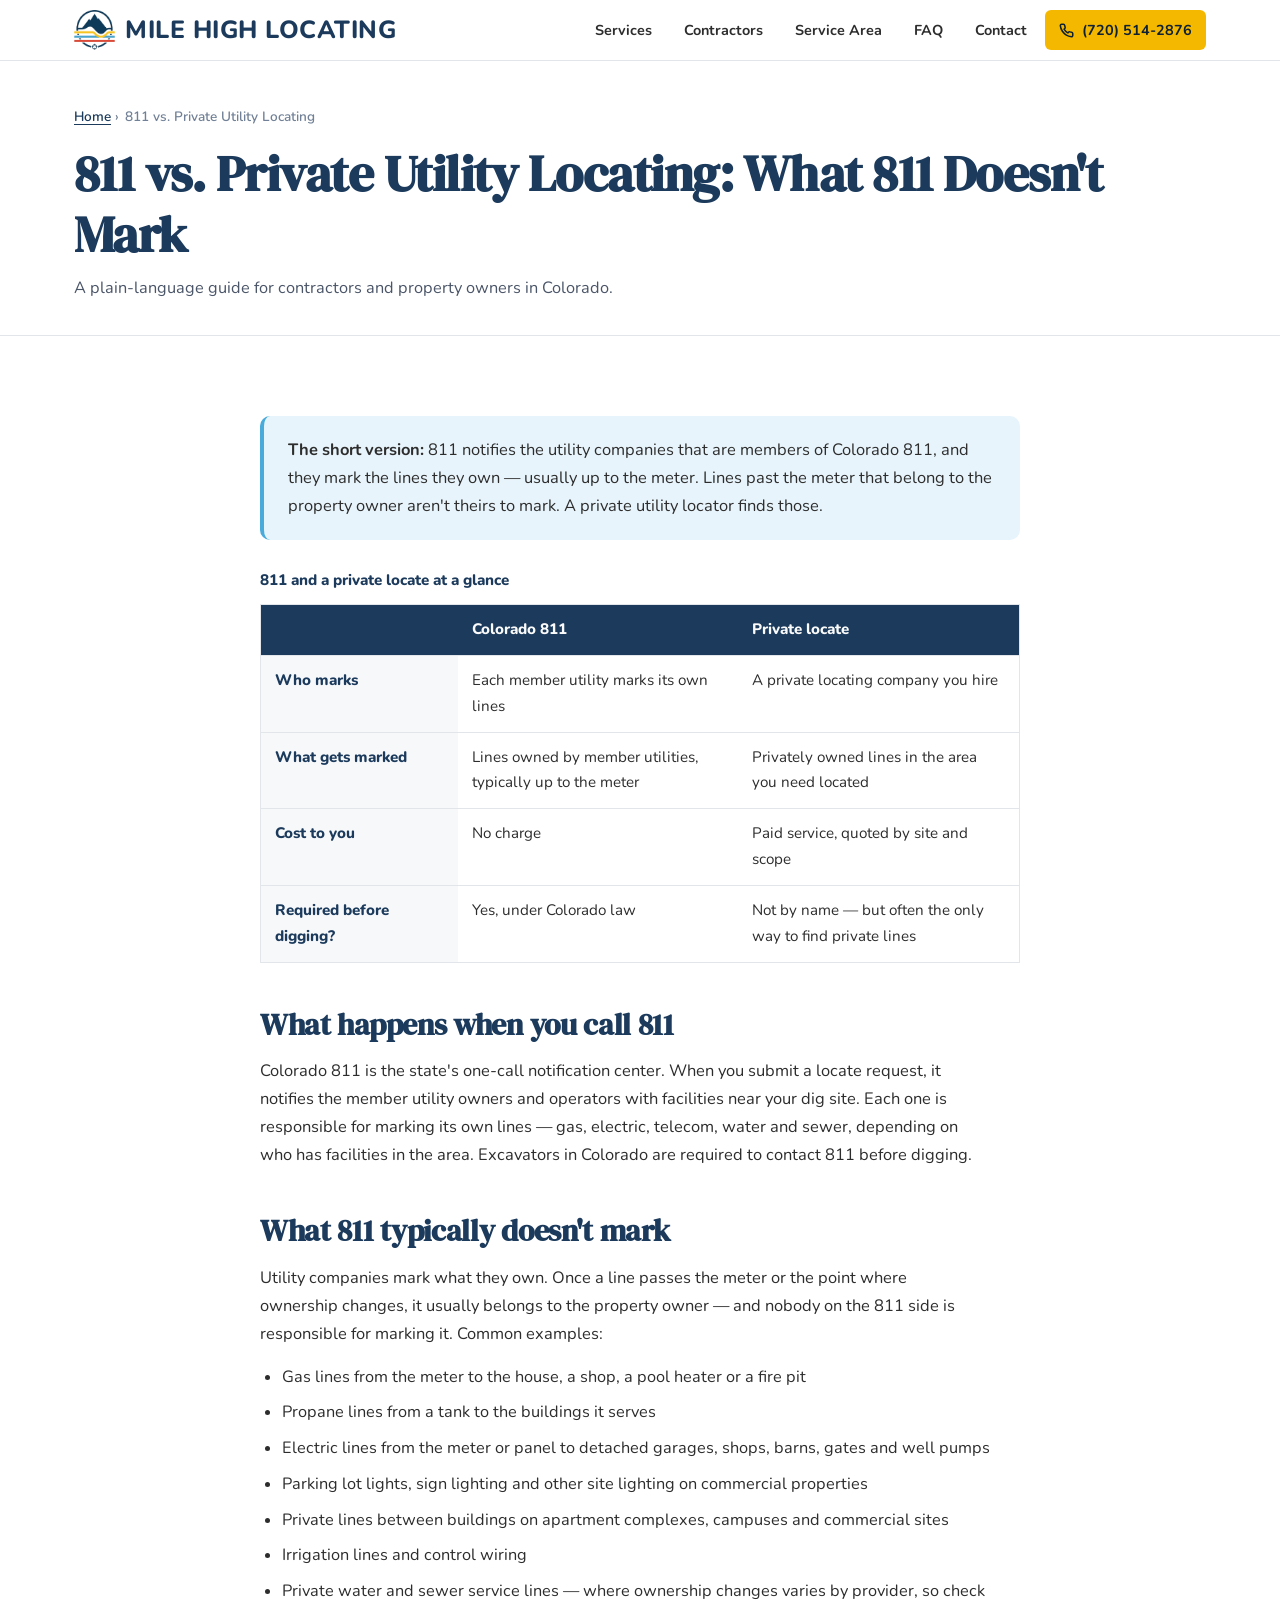
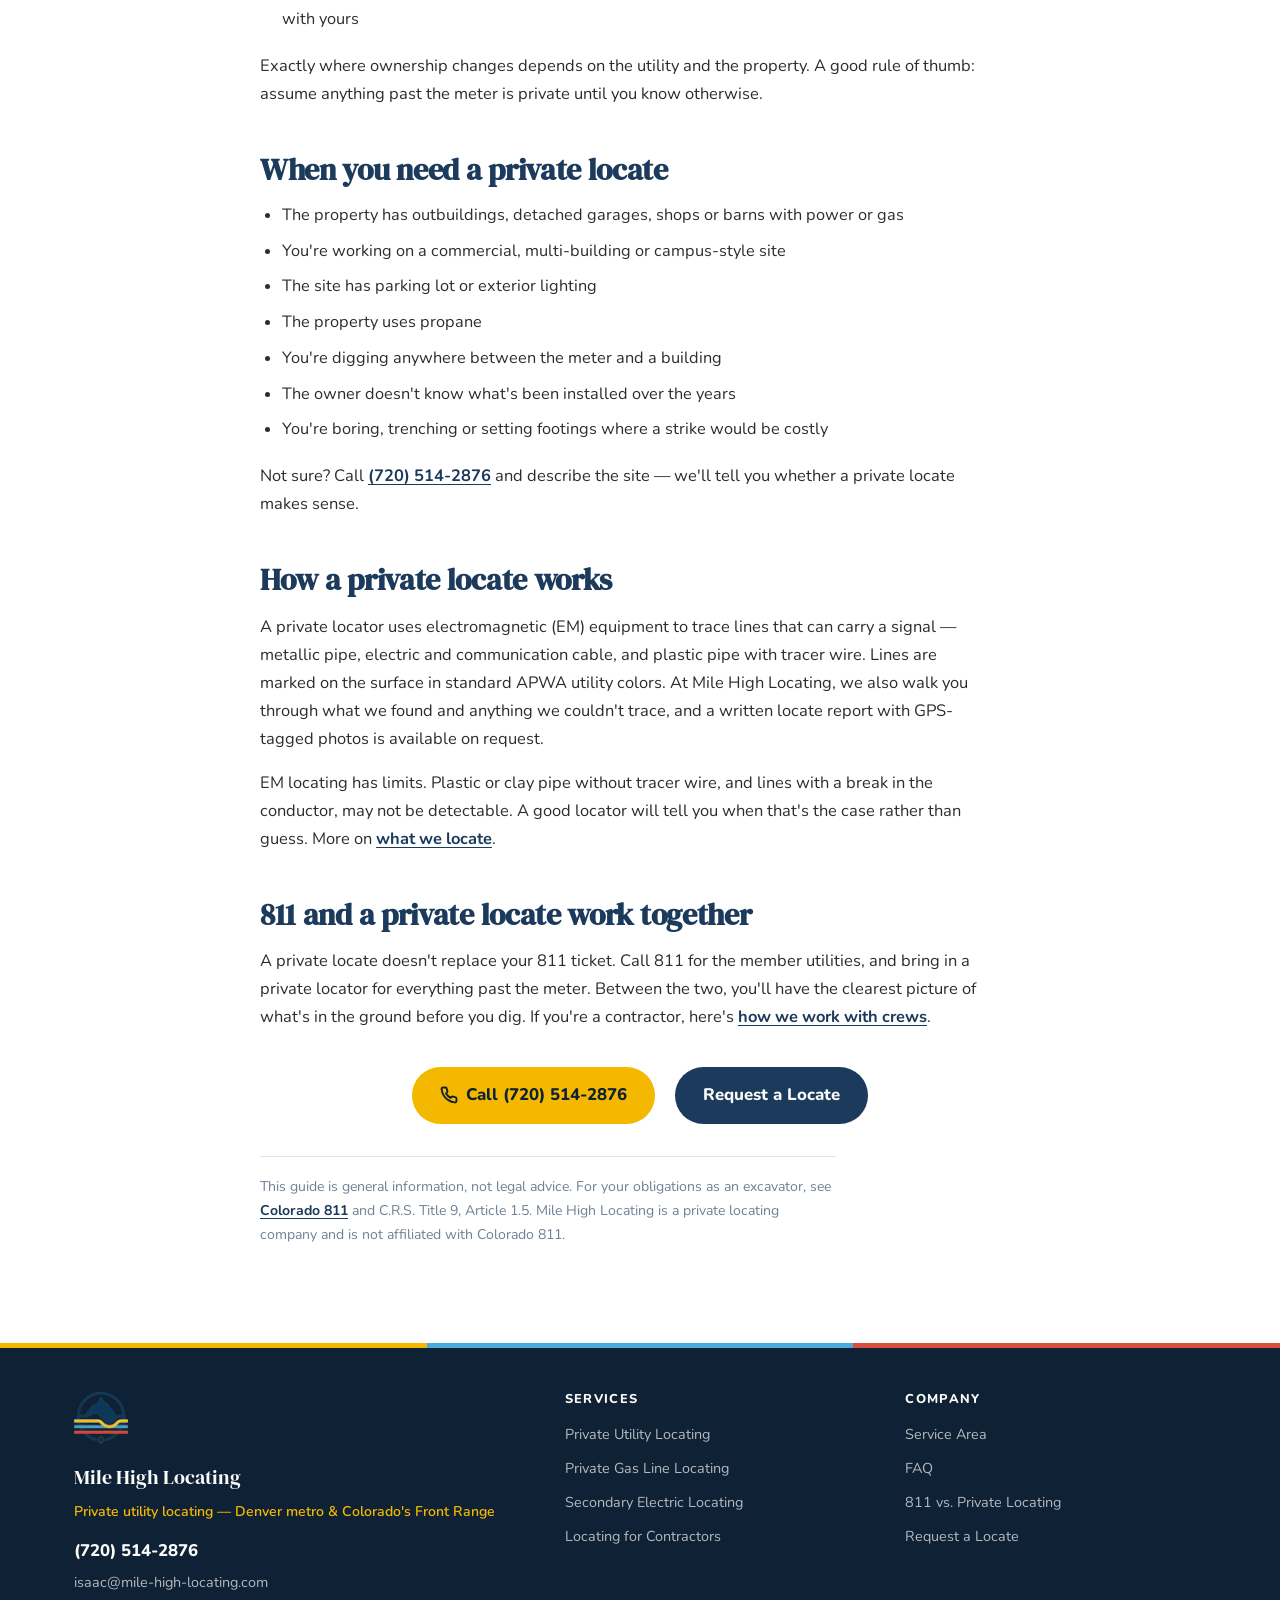
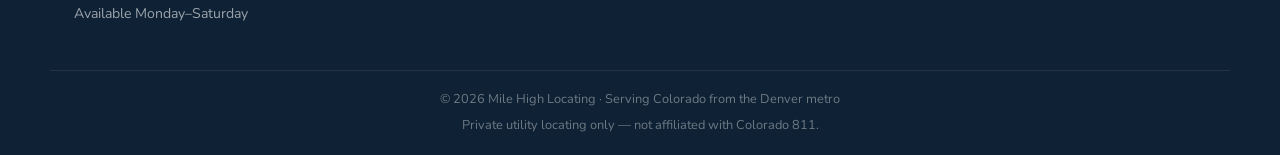
==== commit 94366500: "Switch form to date requests; add pricing; fix equipment and report wording - Contact form asks for " ====
--- a/811-vs-private-utility-locating.html
+++ b/811-vs-private-utility-locating.html
@@ -234,7 +234,7 @@
         <p>Not sure? Call <a href="tel:+17205142876" data-cta="guide">(720) 514-2876</a> and describe the site — we'll tell you whether a private locate makes sense.</p>
 
         <h2>How a private locate works</h2>
-        <p>A private locator uses electromagnetic (EM) equipment to trace lines that can carry a signal — metallic pipe, electric and communication cable, and plastic pipe with tracer wire. Lines are marked on the surface in standard APWA utility colors. At Mile High Locating, we also walk you through what we found and anything we couldn't trace, and we can provide a written locate report on request.</p>
+        <p>A private locator uses electromagnetic (EM) equipment to trace lines that can carry a signal — metallic pipe, electric and communication cable, and plastic pipe with tracer wire. Lines are marked on the surface in standard APWA utility colors. At Mile High Locating, we also walk you through what we found and anything we couldn't trace, and a written locate report with GPS-tagged photos is available on request.</p>
         <p>EM locating has limits. Plastic or clay pipe without tracer wire, and lines with a break in the conductor, may not be detectable. A good locator will tell you when that's the case rather than guess. More on <a href="/services.html">what we locate</a>.</p>
 
         <h2>811 and a private locate work together</h2>
--- a/styles.css
+++ b/styles.css
@@ -2283,3 +2283,41 @@
   .nav-links a { padding: 8px 7px; font-size: 0.85rem; }
   .btn-call { padding: 10px 14px; }
 }
+
+/* --- Pricing, booking note, add-on note, report checkbox --- */
+.price-note {
+  background: var(--gold-faint);
+  border: 1px solid #eedfa0;
+  border-radius: 8px;
+  padding: 10px 14px;
+  margin: 0 0 18px;
+  color: var(--text);
+  font-weight: 700;
+  font-size: 0.92rem;
+  line-height: 1.5;
+}
+.price-note--center { text-align: center; max-width: 640px; margin: 24px auto 0; }
+.section-header .price-note--center { margin-top: 14px; }
+.booking-note {
+  margin: 4px 0 14px;
+  color: var(--text-light);
+  font-size: 0.9rem;
+  line-height: 1.55;
+}
+.addon-note { color: var(--text-light); font-size: 0.93rem; margin: 14px 0 20px; font-style: italic; }
+.form-check {
+  display: flex;
+  align-items: flex-start;
+  gap: 10px;
+  margin: 4px 0 18px;
+}
+.form-check input {
+  width: 22px;
+  height: 22px;
+  margin-top: 1px;
+  flex-shrink: 0;
+  accent-color: var(--navy);
+  cursor: pointer;
+}
+.form-check label { font-weight: 700; font-size: 0.92rem; color: var(--text); cursor: pointer; }
+.form-group input[type="date"] { -webkit-appearance: none; appearance: none; display: block; min-width: 0; }
